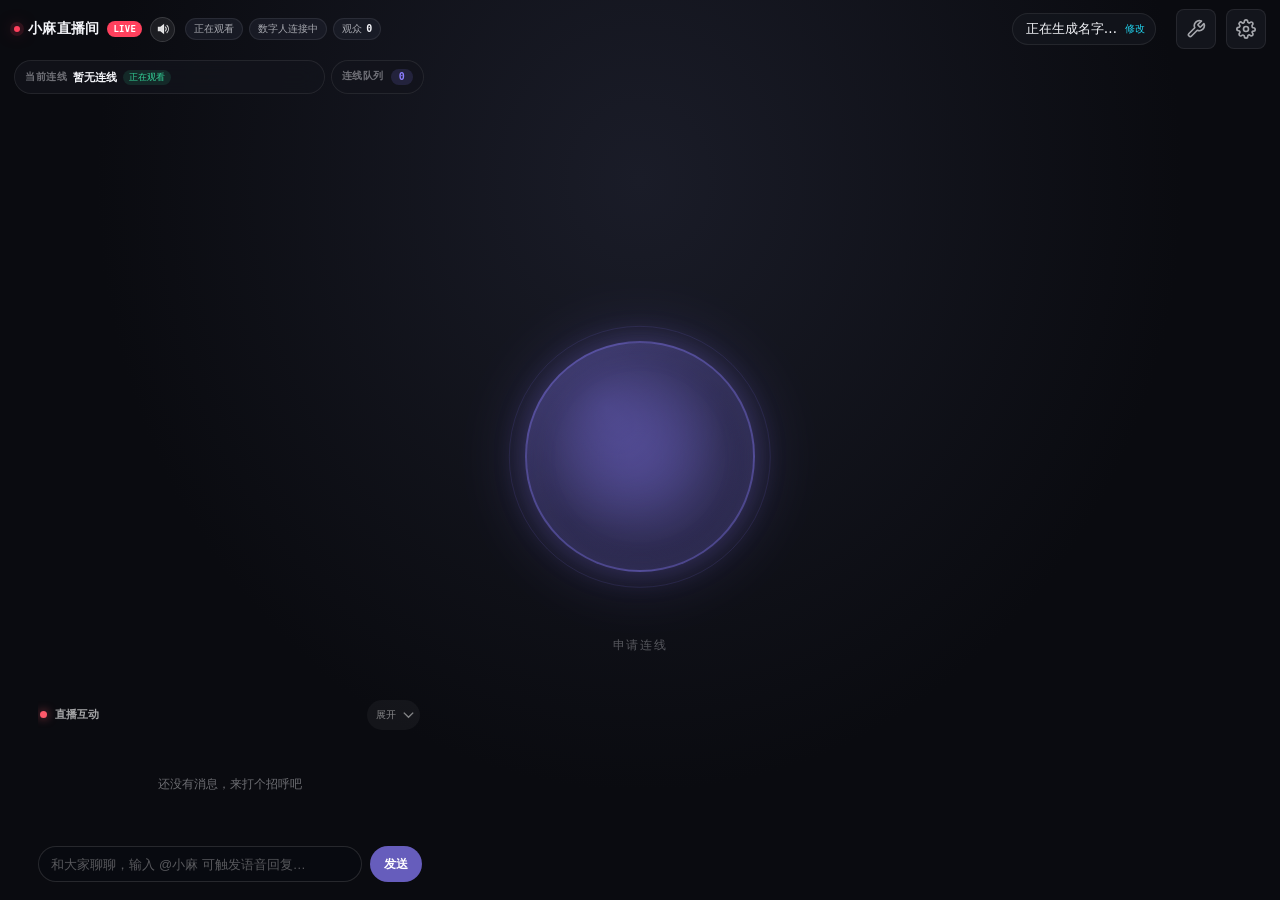
==== apps/web/index.html @ ff5c3ea1 "refactor: move the live room app to apps/web The Hugging Face Space leftover path hid the actual fro" ====
<!doctype html>
<html lang="zh-CN">
  <head>
    <meta charset="UTF-8" />
    <meta name="viewport" content="width=device-width, initial-scale=1.0, viewport-fit=cover" />
    <title>小麻直播间</title>
    <link rel="icon" href="data:image/svg+xml,<svg xmlns='http://www.w3.org/2000/svg' viewBox='0 0 32 32'><circle cx='16' cy='16' r='14' fill='%2378d99a'/><circle cx='11' cy='14' r='2' fill='%230b0d12'/><circle cx='21' cy='14' r='2' fill='%230b0d12'/><path d='M10 21c4 3 8 3 12 0' fill='none' stroke='%230b0d12' stroke-width='2' stroke-linecap='round'/></svg>" />
    <link rel="stylesheet" href="style.css?v=20260828a" />
  </head>
  <!--
    `booting` disables transitions/animations until the first paint commits.
    Without this the orb visibly fades/scales in on the very first frame
    because `state-idle` and the generic `.ind` defaults differ. The
    bootstrap script at the end of main.js strips the class after one rAF.
  -->
  <body class="booting">
    <div id="app">
      <header class="topbar">
        <div class="room-heading">
          <div class="room-title">
            <span class="room-live-dot"></span><strong>小麻直播间</strong><span class="room-live-label">LIVE</span>
            <button id="background-music-toggle" class="background-music-toggle" type="button" aria-pressed="true" aria-label="关闭背景音乐" title="关闭我的背景音乐">
              <svg class="music-on" viewBox="0 0 24 24" aria-hidden="true"><path d="M4 9v6h4l5 4V5L8 9H4z"/><path d="M16 8.5a5 5 0 0 1 0 7M18.8 5.8a9 9 0 0 1 0 12.4" fill="none"/></svg>
              <svg class="music-off" viewBox="0 0 24 24" aria-hidden="true"><path d="M4 9v6h4l5 4V5L8 9H4z"/><path d="m16 9 5 5m0-5-5 5" fill="none"/></svg>
            </button>
          </div>
          <div class="connection-summary" aria-live="polite">
            <span id="conversation-state" class="connection-chip" data-state="idle">正在观看</span>
            <span id="avatar-connection-state" class="connection-chip" data-state="connecting">数字人连接中</span>
            <button id="room-viewers-btn" class="connection-chip room-viewers" type="button" aria-expanded="false" aria-controls="room-viewers-popover">观众 <b id="room-viewer-count">0</b></button>
          </div>
        </div>
        <div class="topbar-right">
          <button id="room-name-btn" class="room-name-button" type="button" title="修改我的名字">
            <span id="room-my-name">正在生成名字…</span><small>修改</small>
          </button>
          <!-- HF login chip / sign-in pill. Populated by ui/account.js; only
               shown when the deploy runs behind a load balancer with OAuth. -->
          <div id="account" class="account" hidden></div>
          <button id="tools-btn" class="icon-btn" title="Tools" aria-label="Tools">
            <svg width="18" height="18" viewBox="0 0 24 24" fill="none" stroke="currentColor" stroke-width="2" stroke-linecap="round" stroke-linejoin="round"><path d="M14.7 6.3a1 1 0 0 0 0 1.4l1.6 1.6a1 1 0 0 0 1.4 0l3.77-3.77a6 6 0 0 1-7.94 7.94l-6.91 6.91a2.12 2.12 0 0 1-3-3l6.91-6.91a6 6 0 0 1 7.94-7.94l-3.76 3.76z"/></svg>
          </button>
          <button id="chat-btn" class="icon-btn" title="Conversation history" aria-label="Conversation history">
            <svg width="18" height="18" viewBox="0 0 24 24" fill="none" stroke="currentColor" stroke-width="2" stroke-linecap="round" stroke-linejoin="round"><path d="M21 15a2 2 0 0 1-2 2H7l-4 4V5a2 2 0 0 1 2-2h14a2 2 0 0 1 2 2z"/></svg>
            <span id="chat-badge" class="chat-badge" aria-hidden="true"></span>
          </button>
          <button id="settings-btn" class="icon-btn" title="Settings" aria-label="Settings">
            <svg width="18" height="18" viewBox="0 0 24 24" fill="none" stroke="currentColor" stroke-width="2" stroke-linecap="round" stroke-linejoin="round"><circle cx="12" cy="12" r="3"/><path d="M19.4 15a1.65 1.65 0 0 0 .33 1.82l.06.06a2 2 0 1 1-2.83 2.83l-.06-.06a1.65 1.65 0 0 0-1.82-.33 1.65 1.65 0 0 0-1 1.51V21a2 2 0 1 1-4 0v-.09A1.65 1.65 0 0 0 9 19.4a1.65 1.65 0 0 0-1.82.33l-.06.06a2 2 0 1 1-2.83-2.83l.06-.06a1.65 1.65 0 0 0 .33-1.82 1.65 1.65 0 0 0-1.51-1H3a2 2 0 1 1 0-4h.09A1.65 1.65 0 0 0 4.6 9a1.65 1.65 0 0 0-.33-1.82l-.06-.06a2 2 0 1 1 2.83-2.83l.06.06a1.65 1.65 0 0 0 1.82.33H9a1.65 1.65 0 0 0 1-1.51V3a2 2 0 1 1 4 0v.09a1.65 1.65 0 0 0 1 1.51 1.65 1.65 0 0 0 1.82-.33l.06-.06a2 2 0 1 1 2.83 2.83l-.06.06a1.65 1.65 0 0 0-.33 1.82V9c0 .66.39 1.25 1 1.51H21a2 2 0 1 1 0 4h-.09a1.65 1.65 0 0 0-1.51 1z"/></svg>
          </button>
        </div>
      </header>

      <main class="stage">
        <div class="orb-wrap">
          <div id="mic-gate" class="mic-gate">
            <svg id="mic-gate-arc" class="mic-gate-arc" viewBox="0 0 100 100" aria-hidden="true">
              <path id="mga-track" class="mga-track" fill="none" />
              <path id="mga-fill" class="mga-fill" fill="none" />
              <path id="mga-hit" class="mga-hit" fill="none" />
              <circle id="mga-handle" class="mga-handle" r="3" />
            </svg>
            <button id="mic-btn" class="side-btn" type="button" aria-label="Mute" title="Mute" aria-hidden="true">
              <svg class="mic-on" viewBox="0 0 24 24" fill="none" stroke="currentColor" stroke-width="1.8" stroke-linecap="round" stroke-linejoin="round"><rect x="9" y="2" width="6" height="12" rx="3"/><path d="M5 10a7 7 0 0 0 14 0"/><line x1="12" y1="19" x2="12" y2="22"/></svg>
              <svg class="mic-off" viewBox="0 0 24 24" fill="none" stroke="currentColor" stroke-width="1.8" stroke-linecap="round" stroke-linejoin="round"><line x1="2" y1="2" x2="22" y2="22"/><path d="M9 5a3 3 0 0 1 6 0v4"/><path d="M9 10v1a3 3 0 0 0 5.1 2.1"/><path d="M19 10a7 7 0 0 1-1.24 3.97"/><path d="M5 10a7 7 0 0 0 11 5.67"/><line x1="12" y1="19" x2="12" y2="22"/></svg>
            </button>
          </div>

          <button
            id="main-circle"
            class="circle state-idle"
            type="button"
            aria-label="Start voice conversation"
          >
            <span class="circle-glow" aria-hidden="true"></span>
            <span class="circle-ring" aria-hidden="true"></span>
            <span class="circle-ring-outer" aria-hidden="true"></span>
            <span class="circle-core">
              <span class="circle-indicator" aria-hidden="true">
                <svg class="ind ind-mic" viewBox="0 0 24 24" fill="none" stroke="currentColor" stroke-width="1.6" stroke-linecap="round" stroke-linejoin="round" aria-hidden="true">
                  <rect x="9" y="2" width="6" height="12" rx="3" fill="currentColor" stroke="none"/>
                  <path d="M5 10a7 7 0 0 0 14 0"/>
                  <line x1="12" y1="19" x2="12" y2="22"/>
                  <line x1="8" y1="22" x2="16" y2="22"/>
                </svg>
                <svg class="ind ind-error" viewBox="0 0 24 24" fill="none" stroke="currentColor" stroke-width="2" stroke-linecap="round" stroke-linejoin="round"><circle cx="12" cy="12" r="9"/><line x1="12" y1="8" x2="12" y2="13"/><line x1="12" y1="16" x2="12" y2="16"/></svg>
                <span class="ind ind-spinner"></span>
                <span class="ind ind-thinking">
                  <span class="dot"></span>
                  <span class="dot"></span>
                  <span class="dot"></span>
                </span>
                <span class="ind ind-bars">
                  <span class="bar"></span>
                  <span class="bar"></span>
                  <span class="bar"></span>
                  <span class="bar"></span>
                  <span class="bar"></span>
                </span>
                <svg class="ind ind-voice" viewBox="0 0 24 24" fill="none" stroke="currentColor" stroke-width="1.8" stroke-linecap="round" stroke-linejoin="round" aria-hidden="true">
                  <path d="M3 10v4a1 1 0 0 0 1 1h3l5 4V5L7 9H4a1 1 0 0 0-1 1z" fill="currentColor" stroke="none"/>
                  <path class="wave wave-1" d="M16 8a5 5 0 0 1 0 8"/>
                  <path class="wave wave-2" d="M19 5a9 9 0 0 1 0 14"/>
                </svg>
              </span>
            </span>
          </button>

          <button id="stop-btn" class="side-btn" type="button" aria-label="下线" title="下线" aria-hidden="true">
            <svg viewBox="0 0 24 24" fill="currentColor"><rect x="6" y="6" width="12" height="12" rx="2"/></svg>
          </button>
        </div>

        <p id="circle-caption" class="circle-caption" role="status">申请连线</p>
        <p id="circle-subcaption" class="circle-subcaption" hidden></p>

        <div id="queue-actions" class="queue-actions" hidden>
          <button id="join-queue-btn" class="join-queue-btn" type="button" hidden>
            立即连线
          </button>
          <button id="leave-queue-btn" class="leave-queue-btn" type="button" hidden>
            退出排队
          </button>
        </div>
      </main>

      <aside class="room-panel" aria-label="直播间状态">
        <section class="room-panel-section room-now">
          <div class="room-panel-label">当前连线</div>
          <strong id="room-active-caller">暂无连线</strong>
          <span id="room-my-status" class="room-my-status">正在观看</span>
        </section>
        <section class="room-panel-section">
          <div class="room-panel-head"><span>连线队列</span><b id="room-queue-count">0</b></div>
          <ol id="room-queue-list" class="room-queue-list"><li class="room-queue-empty">当前无人排队</li></ol>
        </section>
        <section class="room-panel-section room-identity">
          <div class="room-panel-label">系统分配身份</div>
          <span id="room-generated-names">生成中…</span>
        </section>
      </aside>

    </div>

    <dialog id="room-name-dialog" class="modal room-name-dialog">
      <form id="room-name-form" class="modal-content" method="dialog">
        <header class="modal-header"><h2>修改直播间名字</h2></header>
        <label class="field"><span>显示名称</span><input id="room-name-input" maxlength="24" autocomplete="nickname" required /></label>
        <p id="room-name-error" class="room-name-error" role="alert"></p>
        <footer class="modal-footer">
          <button class="btn" value="cancel" type="submit">取消</button>
          <button class="btn primary" value="save" type="submit">保存</button>
        </footer>
      </form>
    </dialog>

    <dialog id="admin-unlock-modal" class="modal admin-unlock-modal">
      <form id="admin-unlock-form" class="modal-content" method="dialog">
        <header class="modal-header"><h2>管理设置验证</h2></header>
        <p class="admin-unlock-hint">请输入管理密码后才能打开工具或系统设置。</p>
        <label class="field">
          <span>管理密码</span>
          <input id="admin-password" type="password" inputmode="numeric" autocomplete="current-password" required />
        </label>
        <p id="admin-unlock-error" class="admin-unlock-error" role="alert"></p>
        <footer class="modal-footer">
          <button id="admin-unlock-cancel" class="btn" type="button">取消</button>
          <button class="btn primary" type="submit" value="unlock">验证并打开</button>
        </footer>
      </form>
    </dialog>

    <section id="room-viewers-popover" class="room-viewers-popover" role="dialog" aria-label="在线观众" hidden>
      <header>
        <div><strong>在线观众</strong><small id="room-viewers-summary">0 人在线</small></div>
        <button id="room-viewers-close" type="button" aria-label="关闭在线观众名单">×</button>
      </header>
      <ul id="room-viewers-list" class="room-viewers-list" aria-live="polite"></ul>
      <p id="room-viewers-empty" class="room-viewers-empty">暂时没有其他观众</p>
    </section>

    <!-- Ephemeral chat bubbles anchored to the top-right -->
    <div id="bubble-stack" class="bubble-stack" aria-live="polite" aria-atomic="false"></div>

    <!-- Shared room chat: voice transcripts and viewer text use the same feed. -->
    <section id="room-live-chat" class="room-live-chat is-collapsed" aria-label="直播间聊天">
      <header class="room-live-chat-head">
        <span><i aria-hidden="true"></i>直播互动</span>
        <button id="room-chat-toggle" class="room-chat-toggle" type="button" aria-expanded="false" aria-controls="room-live-transcript room-chat-form">
          <span id="room-chat-toggle-label">展开</span>
          <svg viewBox="0 0 16 16" aria-hidden="true"><path d="m3 6 5 5 5-5" /></svg>
        </button>
      </header>
      <div id="room-live-transcript" class="room-live-transcript" role="log" aria-live="polite" aria-relevant="additions text">
        <p id="room-chat-empty" class="room-chat-empty">还没有消息，来打个招呼吧</p>
      </div>
      <form id="room-chat-form" class="room-chat-form">
        <div class="room-chat-input-shell">
          <input id="room-chat-input" type="text" maxlength="200" autocomplete="off"
            placeholder="和大家聊聊，输入 @小麻 可触发语音回复…" aria-label="发送直播间消息"
            role="combobox" aria-autocomplete="list" aria-haspopup="listbox"
            aria-controls="room-mention-menu" aria-expanded="false" />
          <div id="room-mention-menu" class="room-mention-menu" role="listbox" aria-label="可提及的数字人" hidden>
            <button id="room-mention-xiaoma" class="room-mention-option" type="button" role="option" aria-selected="false">
              <span class="room-mention-avatar" aria-hidden="true">小</span>
              <span><strong>小麻</strong><small>触发数字人语音回复</small></span>
            </button>
          </div>
        </div>
        <button id="room-chat-send" type="submit">发送</button>
      </form>
      <p id="room-chat-error" class="room-chat-error" role="alert"></p>
    </section>

    <!-- Webcam self-view, shown bottom-left while the camera tool is enabled -->
    <div id="cam-pip" class="cam-pip" aria-hidden="true">
      <video id="cam-video" class="cam-video" autoplay playsinline muted></video>
      <span class="cam-flash" aria-hidden="true"></span>
      <span class="cam-label">camera</span>
    </div>

    <!-- Conversation history panel (overlay) -->
    <div id="chat-panel" class="chat-panel">
      <div id="chat-panel-backdrop" class="chat-panel-backdrop"></div>
      <div class="chat-panel-inner">
        <header class="chat-panel-header">
          <h3>实时对话</h3>
          <button id="chat-panel-close" class="icon-btn" aria-label="Close">
            <svg width="16" height="16" viewBox="0 0 24 24" fill="none" stroke="currentColor" stroke-width="2" stroke-linecap="round" stroke-linejoin="round"><line x1="18" y1="6" x2="6" y2="18"/><line x1="6" y1="6" x2="18" y2="18"/></svg>
          </button>
        </header>
        <div id="chat-history" class="chat-history"></div>
      </div>
    </div>

    <dialog id="settings-modal" class="modal">
      <form method="dialog" class="modal-content" id="settings-form">
        <header class="modal-header">
          <h2>Settings</h2>
          <button id="settings-close" class="icon-btn" type="button" aria-label="关闭设置">
            <svg width="16" height="16" viewBox="0 0 24 24" fill="none" stroke="currentColor" stroke-width="2" stroke-linecap="round" stroke-linejoin="round"><line x1="18" y1="6" x2="6" y2="18"/><line x1="6" y1="6" x2="18" y2="18"/></svg>
          </button>
        </header>

        <div class="settings-tabs" role="tablist" aria-label="设置分类">
          <button type="button" class="settings-tab active" role="tab" aria-selected="true" aria-controls="settings-basic-panel" data-settings-tab="basic">基础设置</button>
          <button type="button" class="settings-tab" role="tab" aria-selected="false" aria-controls="settings-motion-panel" data-settings-tab="motion">动作设置</button>
        </div>

        <div class="tab-panels">
          <section id="settings-basic-panel" class="tab-panel active" role="tabpanel" data-settings-panel="basic">
            <div class="field avatar-tune">
              <span>数字人形象</span>
              <div id="avatar-picker" class="avatar-picker" aria-label="可切换的数字人形象"></div>
              <div class="profile-actions">
                <button id="avatar-profile-activate" type="button" class="btn primary">重新应用当前角色</button>
                <span id="avatar-profile-status" class="profile-status" aria-live="polite"></span>
              </div>
              <small>点击形象卡片会切换整套角色配置；画面、动作与音色调整都会自动保存。对话中切换会在本轮完整播放后生效。</small>
              <span>数字人画面</span>
              <label class="avatar-slider">
                <span>人像大小 <output id="avatar-size-value">100%</output></span>
                <input id="avatar-size" type="range" min="70" max="135" step="1" value="100" />
              </label>
              <label class="avatar-slider">
                <span>水平位置 <output id="avatar-position-value">4% 向右</output></span>
                <input id="avatar-position" type="range" min="-20" max="20" step="1" value="4" />
              </label>
              <label class="avatar-slider">
                <span>垂直位置 <output id="avatar-vertical-value">居中</output></span>
                <input id="avatar-vertical" type="range" min="-20" max="20" step="1" value="0" />
              </label>
              <label class="avatar-slider">
                <span>左侧阴影 <output id="avatar-fade-value">42%</output></span>
                <input id="avatar-fade" type="range" min="0" max="70" step="1" value="42" />
              </label>
              <button id="avatar-view-reset" type="button" class="btn avatar-view-reset">恢复默认画面</button>
              <small>拖动时即时预览，停止调整后自动保存并同步给所有观众。</small>
            </div>

            <div class="field avatar-transport-setting">
              <span>数字人播放模式</span>
              <div class="avatar-transport-options" role="radiogroup" aria-label="数字人播放模式">
                <button type="button" role="radio" aria-checked="false" data-avatar-transport="webrtc">
                  <strong>WebRTC</strong><small>低延迟，适合实时连线</small>
                </button>
                <button type="button" role="radio" aria-checked="false" data-avatar-transport="http-flv">
                  <strong>HTTP-FLV</strong><small>缓冲更深，优先保证流畅完整</small>
                </button>
              </div>
              <small id="avatar-transport-status" class="avatar-transport-status" aria-live="polite">正在读取当前播放模式…</small>
              <small>这是直播间全局设置；管理员修改后会立即同步所有在线观众，并对新访客保持生效。</small>
            </div>

            <label class="field" id="conn-field">
              <span id="conn-label">Speech-to-speech server URL</span>
              <input id="lb-url" type="text" autocomplete="off" spellcheck="false" placeholder="http://localhost:port" />
              <small id="conn-hint">
                URL of your speech-to-speech server, e.g.
                <code>http://localhost:8080</code> (the app adds <code>/v1/realtime</code>).
              </small>
            </label>

            <div class="field voice-profile-card">
              <span>角色音色</span>
              <input id="voice" type="hidden" value="active_profile" />
              <div class="voice-profile-summary">
                <div><strong id="profile-voice-name">正在读取…</strong><small id="profile-voice-meta">参考音频克隆</small></div>
                <div class="voice-inline-actions">
                  <button id="profile-voice-play" type="button" class="btn">播放原音</button>
                  <button id="voice-manager-open" type="button" class="btn">音色管理</button>
                </div>
              </div>
              <small id="voice-hint">Qwen3-TTS 使用当前角色绑定的参考音频和准确文本克隆音色。</small>
            </div>

            <label class="field">
              <span>Microphone</span>
              <select id="audio-input">
                <option value="">System default</option>
              </select>
              <small>Applies on the next conversation (or Restart).</small>
            </label>

            <label class="field" id="audio-output-field">
              <span>Speakers</span>
              <select id="audio-output">
                <option value="">System default</option>
              </select>
              <small id="audio-output-hint">
                Where assistant audio plays. Chrome/Edge support switching outputs.
              </small>
            </label>

            <div class="tool-row barge-in-setting">
              <div class="tool-info">
                <span class="tool-name">允许语音打断</span>
                <span class="tool-desc">关闭时优先完整播放数字人的整段回复；开启后可直接说话打断。</span>
              </div>
              <label class="switch">
                <input id="barge-in" type="checkbox" aria-label="允许语音打断" />
                <span class="switch-track" aria-hidden="true"></span>
              </label>
            </div>

            <div class="field">
              <span class="field-head">
                Noise gate
                <span id="gate-value" class="field-value">Off</span>
              </span>
              <div class="gate">
                <div class="gate-track" aria-hidden="true">
                  <div id="gate-meter-fill" class="gate-meter-fill"></div>
                  <input
                    id="noise-gate"
                    type="range"
                    min="-66"
                    max="-3"
                    step="1"
                    value="-66"
                    aria-label="Noise gate threshold"
                  />
                </div>
                <div class="gate-ends">
                  <span>Off</span>
                  <span>−3 dB</span>
                </div>
              </div>
              <small>
                Mutes the mic below the handle so room noise isn't sent. Slide fully
                left to turn it off; the bar shows your live input while in a call.
              </small>
            </div>

            <label class="field">
              <span>角色个性提示词</span>
              <textarea id="instructions" rows="7" maxlength="12000" placeholder="填写这个形象的身份、性格、语气和互动方式…"></textarea>
              <small>与当前形象独立绑定并自动保存。语音连线、公屏回复和主动播报都会使用这套人设；系统不会主动自称数字人或 AI。</small>
            </label>

            <div class="field">
              <button id="restart-conversation" type="button" class="btn primary wide" disabled>
                Restart conversation with these settings
              </button>
              <small id="restart-hint">Connect first, then come back here to apply live changes.</small>
            </div>
          </section>

          <section id="settings-motion-panel" class="tab-panel motion-panel" role="tabpanel" data-settings-panel="motion" hidden>
            <p class="motion-intro">只提供 AVTR-1 当前真正生效的参数；调整后自动保存并对整个直播间生效。幅度显示的是模型实际接受的范围，不会再被后台静默截断。</p>
            <div class="motion-section">
              <div class="motion-section-head">
                <div><h3>氛围待机状态</h3><p>无人说话时的自然眨眼和左右摆头。上下点头默认很低，设为 0 可完全关闭。</p></div>
                <label class="switch"><input type="checkbox" data-motion="idle_motion_enabled" aria-label="启用待机摆头" /><span class="switch-track" aria-hidden="true"></span></label>
              </div>
              <div class="motion-grid">
                <label class="motion-control"><span>摆头总幅度 <output data-motion-output="idle_head_amplitude_degrees"></output></span><input type="range" min="0" max="0.8" step="0.05" data-motion="idle_head_amplitude_degrees" /><small>真实上限 0.8°；主要由左右比例分配。</small></label>
                <label class="motion-control"><span>摆头周期 <output data-motion-output="idle_head_cycle_seconds"></output></span><input type="range" min="2.5" max="12" step="0.1" data-motion="idle_head_cycle_seconds" /><small>越小越灵动，越大越舒缓。</small></label>
                <label class="motion-control"><span>左右摆头比例 <output data-motion-output="idle_yaw_ratio"></output></span><input type="range" min="-1" max="1" step="0.05" data-motion="idle_yaw_ratio" /><small>绝对值越大左右摆动越明显。</small></label>
                <label class="motion-control"><span>上下点头比例 <output data-motion-output="idle_pitch_ratio"></output></span><input type="range" min="-1" max="1" step="0.02" data-motion="idle_pitch_ratio" /><small>建议 0～0.15；0 表示不做上下浮动。</small></label>
                <label class="motion-control"><span>轻微侧倾比例 <output data-motion-output="idle_roll_ratio"></output></span><input type="range" min="-1" max="1" step="0.02" data-motion="idle_roll_ratio" /><small>少量可减弱机械感，过大会显得摇晃。</small></label>
                <label class="motion-control"><span>随机微动强度 <output data-motion-output="idle_noise_alpha"></output></span><input type="range" min="0" max="4" step="0.1" data-motion="idle_noise_alpha" /><small>模型内部随机动作强度，不是位移。</small></label>
              </div>
              <div class="motion-subhead"><span>自然眨眼</span><label class="switch"><input type="checkbox" data-motion="blink_enabled" aria-label="启用自然眨眼" /><span class="switch-track" aria-hidden="true"></span></label></div>
              <div class="motion-grid">
                <label class="motion-control"><span>最短间隔 <output data-motion-output="idle_blink_min_seconds"></output></span><input type="range" min="1.5" max="12" step="0.1" data-motion="idle_blink_min_seconds" /></label>
                <label class="motion-control"><span>最长间隔 <output data-motion-output="idle_blink_max_seconds"></output></span><input type="range" min="1.5" max="15" step="0.1" data-motion="idle_blink_max_seconds" /></label>
                <label class="motion-control"><span>闭眼力度 <output data-motion-output="idle_blink_strength"></output></span><input type="range" min="0" max="1.5" step="0.02" data-motion="idle_blink_strength" /></label>
                <label class="motion-control"><span>半眨眼概率 <output data-motion-output="idle_blink_partial_probability"></output></span><input type="range" min="0" max="0.4" step="0.01" data-motion="idle_blink_partial_probability" /></label>
                <label class="motion-control"><span>连续眨眼概率 <output data-motion-output="idle_blink_double_probability"></output></span><input type="range" min="0" max="0.35" step="0.01" data-motion="idle_blink_double_probability" /></label>
              </div>
              <div class="motion-subhead"><span>随机可爱微表演</span><label class="switch"><input type="checkbox" data-motion="idle_expression_enabled" aria-label="启用待机随机表情" /><span class="switch-track" aria-hidden="true"></span></label></div>
              <p class="motion-intro">安静时随机组合思考、嘟嘴、鼓腮、眨眼、得意和轻笑；每组会在脸上多停一会儿。用户或数字人一开口就柔和退出，不抢占对话表情。</p>
              <div class="motion-grid">
                <label class="motion-control"><span>最短出现间隔 <output data-motion-output="idle_expression_min_seconds"></output></span><input type="range" min="3" max="60" step="1" data-motion="idle_expression_min_seconds" /><small>从上一组表演结束后开始计算。</small></label>
                <label class="motion-control"><span>最长出现间隔 <output data-motion-output="idle_expression_max_seconds"></output></span><input type="range" min="5" max="90" step="1" data-motion="idle_expression_max_seconds" /><small>实际时间使用非均匀随机分布，不会像定时器。</small></label>
                <label class="motion-control"><span>表情整体强度 <output data-motion-output="idle_expression_intensity"></output></span><input type="range" min="0.2" max="0.9" step="0.02" data-motion="idle_expression_intensity" /><small>建议 0.5～0.7；过高会显得用力。</small></label>
              </div>
              <details class="motion-advanced">
                <summary>待机高级参数</summary>
                <div class="motion-grid">
                  <label class="motion-control"><span>慢漂移周期 <output data-motion-output="idle_drift_cycle_seconds"></output></span><input type="range" min="4" max="16" step="0.1" data-motion="idle_drift_cycle_seconds" /></label>
                  <label class="motion-control"><span>慢漂移混合 <output data-motion-output="idle_drift_mix"></output></span><input type="range" min="0" max="0.5" step="0.01" data-motion="idle_drift_mix" /></label>
                  <label class="motion-control"><span>随机动作范围 <output data-motion-output="idle_noise_trunc_z"></output></span><input type="range" min="0" max="2" step="0.05" data-motion="idle_noise_trunc_z" /></label>
                </div>
              </details>
            </div>

            <div class="motion-section">
              <div class="motion-section-head"><div><h3>说话与聆听状态</h3><p>控制语音驱动的嘴部/头部响应、说话时眨眼，以及停顿后的动作保持。</p></div></div>
              <div class="motion-grid">
                <label class="motion-control"><span>说话动作响应 <output data-motion-output="speaking_motion_strength"></output></span><input type="range" min="0" max="5" step="0.1" data-motion="speaking_motion_strength" /><small>声音驱动自身动作的 CFG 强度。</small></label>
                <label class="motion-control"><span>聆听动作响应 <output data-motion-output="listening_motion_strength"></output></span><input type="range" min="0" max="5" step="0.1" data-motion="listening_motion_strength" /><small>连线用户讲话时的反应强度。</small></label>
                <label class="motion-control"><span>说话眨眼频率 <output data-motion-output="speaking_blink_interval_scale"></output></span><input type="range" min="0.35" max="1.2" step="0.01" data-motion="speaking_blink_interval_scale" /><small>是待机间隔的倍率；越小眨得越频繁。</small></label>
                <label class="motion-control"><span>说话眨眼力度 <output data-motion-output="speaking_blink_strength"></output></span><input type="range" min="0" max="1.5" step="0.02" data-motion="speaking_blink_strength" /></label>
                <label class="motion-control"><span>动作保持时间 <output data-motion-output="speaking_motion_hold_seconds"></output></span><input type="range" min="0" max="3" step="0.1" data-motion="speaking_motion_hold_seconds" /><small>短暂停顿时不立即切回待机，减少跳变。</small></label>
              </div>
              <details class="motion-advanced">
                <summary>说话高级参数</summary>
                <div class="motion-grid">
                  <label class="motion-control"><span>随机动作强度 <output data-motion-output="speaking_noise_alpha"></output></span><input type="range" min="0" max="4" step="0.1" data-motion="speaking_noise_alpha" /></label>
                  <label class="motion-control"><span>随机动作范围 <output data-motion-output="speaking_noise_trunc_z"></output></span><input type="range" min="0" max="2" step="0.05" data-motion="speaking_noise_trunc_z" /></label>
                </div>
              </details>
            </div>
            <p id="motion-save-status" class="motion-save-status" aria-live="polite"></p>
          </section>
        </div>

        <footer class="modal-footer">
          <span id="settings-auto-save-status" class="settings-auto-save-status" aria-live="polite">调整后自动保存</span>
          <button id="settings-done" type="button" class="btn primary">完成</button>
        </footer>
      </form>
    </dialog>

    <dialog id="voice-manager-modal" class="modal voice-manager-modal">
      <div class="modal-content voice-manager-card">
        <header class="modal-header"><div><h2>音色管理</h2><p>上传 48 kHz（或 44.1 kHz）清晰人声 WAV/MP3，3～15 秒，并填写录音里逐字一致的参考文本。采样率越高，克隆越透亮。</p></div><button id="voice-manager-close" class="icon-btn" type="button" aria-label="关闭">×</button></header>
        <div class="voice-create-grid">
          <label class="field"><span>音色名称</span><input id="voice-upload-name" maxlength="48" placeholder="例如：小雅温柔音色" /></label>
          <label class="field"><span>准确参考文本</span><textarea id="voice-upload-text" rows="3" maxlength="1000" placeholder="请逐字填写录音里说出的内容，确认后音色才能绑定"></textarea></label>
          <label class="voice-file-pick btn"><input id="voice-upload-file" type="file" accept="audio/wav,audio/mpeg,audio/mp4,audio/webm,audio/ogg" hidden />选择音频</label>
          <button id="voice-record" type="button" class="btn"><span>开始录音</span><output id="voice-record-time">00:00</output></button>
          <meter id="voice-record-level" min="0" max="1" value="0" aria-label="录音音量"></meter>
          <button id="voice-upload-submit" type="button" class="btn primary">保存新音色</button>
          <p id="voice-upload-status" class="profile-status" aria-live="polite"></p>
        </div>
        <div class="voice-preview-row"><input id="voice-preview-text" maxlength="120" value="你好呀，很高兴在直播间见到你，今天想聊些什么呢？" /><small>合成试听仅管理员可听，直播交互会优先占用模型。</small></div>
        <div id="voice-library" class="voice-library"></div>
      </div>
    </dialog>

    <dialog id="tools-modal" class="modal">
      <div class="modal-content">
        <header class="modal-header">
          <h2>Tools</h2>
          <button id="tools-close" class="icon-btn" aria-label="Close">
            <svg width="16" height="16" viewBox="0 0 24 24" fill="none" stroke="currentColor" stroke-width="2" stroke-linecap="round" stroke-linejoin="round"><line x1="18" y1="6" x2="6" y2="18"/><line x1="6" y1="6" x2="18" y2="18"/></svg>
          </button>
        </header>

        <p class="tools-intro">Let the assistant act during the conversation. Changes apply live.</p>

        <div class="tool-list">
          <div class="tool-row mcp-tool-row">
            <div class="tool-info">
              <span class="tool-name">实时资讯 MCP</span>
              <span id="mcp-tool-status" class="tool-desc">正在连接 CoinGecko、Exa、GDELT…</span>
            </div>
            <span class="mcp-managed-badge">服务端</span>
          </div>

          <div class="tool-row" id="tool-web-row">
            <div class="tool-info">
              <span class="tool-name">Web search</span>
              <span class="tool-desc">Look things up on Google, via Serper.</span>
            </div>
            <label class="switch">
              <input id="tool-web" type="checkbox" />
              <span class="switch-track" aria-hidden="true"></span>
            </label>
          </div>
          <label class="field tools-key">
            <span>Search API key</span>
            <input id="search-key" type="password" autocomplete="off" spellcheck="false" />
            <small id="tool-web-hint"></small>
          </label>

          <div class="tool-row tool-row-sep" id="tool-cam-row">
            <div class="tool-info">
              <span class="tool-name">Camera</span>
              <span class="tool-desc">Let the assistant see through your webcam.</span>
            </div>
            <label class="switch">
              <input id="tool-cam" type="checkbox" />
              <span class="switch-track" aria-hidden="true"></span>
            </label>
          </div>
          <small id="tool-cam-hint" class="tool-hint">A live preview shows bottom-left while the camera is on.</small>
        </div>
      </div>
    </dialog>

    <dialog id="limit-modal" class="modal limit-modal">
      <div class="modal-content limit-card">
        <button id="limit-close" class="icon-btn limit-close" aria-label="Close">
          <svg width="16" height="16" viewBox="0 0 24 24" fill="none" stroke="currentColor" stroke-width="2" stroke-linecap="round" stroke-linejoin="round"><line x1="18" y1="6" x2="6" y2="18"/><line x1="6" y1="6" x2="18" y2="18"/></svg>
        </button>
        <div class="limit-badge" aria-hidden="true">!</div>
        <h2 id="limit-title" class="limit-title">That's a wrap for now</h2>
        <p id="limit-msg" class="limit-msg"></p>
        <a id="limit-cta" class="btn primary wide limit-cta" href="#"></a>
        <p id="limit-note" class="limit-note"></p>
      </div>
    </dialog>

    <script src="/vendor/mpegts.min.js"></script>
    <script src="/avatar-sync.js?v=20260828a"></script>
    <script type="module" src="room.js?v=20260825d"></script>
    <script type="module" src="main.js?v=20260901a"></script>
  </body>
</html>
---- apps/web/style.css ----
:root {
  --bg: #0a0b10;
  --bg-elev: #13151c;
  --bg-elev-2: #1b1e29;
  --border: rgba(255, 255, 255, 0.08);
  --border-strong: rgba(255, 255, 255, 0.16);
  --text: #f5f6fa;
  --text-dim: rgba(245, 246, 250, 0.65);
  --text-faint: rgba(245, 246, 250, 0.42);

  --accent: #8b7dff;
  --accent-2: #22d3ee;
  --listening: #22d3ee;
  --speaking: #8b7dff;
  --processing: #f59e0b;
  --error: #ff6a75;
  --success: #34d399;

  /* Mono is the "machine voice": reserved for system text the app emits —
   * the orb's status caption, tool calls, the transport tag. Body/UI stays
   * Inter. */
  --font-mono: "Geist Mono", ui-monospace, SFMono-Regular, "SF Mono", Menlo, monospace;

  /* Thesis: color belongs to the voice. The chrome is monochrome; saturated
   * hue appears only on the orb and on these tiny role echoes, which mirror
   * the orb's own state colors (you listening = cyan, assistant = violet,
   * tool = amber) so the transcript reads in the same color language. */
  --voice-user: var(--accent-2);
  --voice-assistant: var(--accent);
  --voice-tool: var(--processing);

  /* Smoothed mic RMS in [0..1], updated every frame from JS while a session
   * is active. Used by audio-reactive circle states. */
  --audio-level: 0;
  /* Five log-spaced frequency bands extracted from the mic analyser;
   * drive each bar's height independently for a real "spectrum" feel. */
  --bar0: 0;
  --bar1: 0;
  --bar2: 0;
  --bar3: 0;
  --bar4: 0;

  --radius-sm: 8px;
  --radius-md: 14px;
  --radius-lg: 22px;

  --shadow-soft: 0 10px 40px rgba(0, 0, 0, 0.35);

  color-scheme: dark;
}

* {
  box-sizing: border-box;
}

html,
body {
  margin: 0;
  padding: 0;
  height: 100%;
}

body {
  font-family: "Inter", system-ui, -apple-system, BlinkMacSystemFont, "Segoe UI", Roboto, sans-serif;
  background: radial-gradient(ellipse at 50% 20%, #1a1c28 0%, var(--bg) 60%);
  color: var(--text);
  min-height: 100vh;
  overflow-x: hidden;
  -webkit-font-smoothing: antialiased;
}

button {
  font-family: inherit;
}

a {
  color: var(--text);
  text-decoration: none;
  border-bottom: 1px solid var(--border-strong);
}
a:hover {
  border-bottom-color: var(--text);
}

#app {
  display: grid;
  grid-template-rows: auto 1fr auto;
  min-height: 100vh;
}

.hidden {
  display: none !important;
}

/* ─── Topbar ──────────────────────────────────────────────────────────── */

/* Topbar is just a floating row of controls over the stage - no
 * separator line, no background. Same story for the footer. Keeps the
 * app feeling like one continuous canvas. */
.topbar {
  display: flex;
  /* Top-align so the right control cluster sits up with the title instead of
   * floating to the vertical middle of the tall identity block. */
  align-items: flex-start;
  justify-content: space-between;
  padding: 18px 28px;
  /* Default stacking (below the conversation panel, z 200) so the panel drawer
   * covers the controls when it's open. */
}

/* The shared room feed replaces the upstream private-history drawer. */
#chat-btn { display: none !important; }

.brand {
  display: flex;
  align-items: center;
  gap: 10px;
  font-weight: 600;
  font-size: 14px;
  letter-spacing: 0.01em;
  color: var(--text-dim);
}

/* Transport tag rides the wordmark as a system label, not prose — mono,
 * dimmed, the only mono in the topbar. */
.brand-tag {
  font-family: var(--font-mono);
  font-weight: 500;
  font-size: 11px;
  letter-spacing: 0.02em;
  opacity: 0.55;
}

.brand .brand-logo {
  width: 26px;
  height: 26px;
  object-fit: contain;
  flex: none;
  filter: drop-shadow(0 1px 2px rgba(0, 0, 0, 0.45));
  transition: transform 0.2s ease;
}
.brand .brand-logo:hover {
  transform: translateY(-1px) rotate(-2deg);
}

/* Narrow viewports (typically the mobile shell iframe and phone-sized
   browser windows): the full product name pushes the topbar's right
   cluster off-screen. Keep the logo as the brand cue and drop the
   wordmark - the orb already gives enough context. */
@media (max-width: 600px) {
  /* The full identity stack is too tall for a phone topbar. Show only the
   * title + (i); the popup carries the blurb, credits and pipeline.
   * `.brand` prefix raises specificity so this beats the later base
   * `.ident-meta { display: flex }` rule regardless of source order. */
  .brand .ident-blurb,
  .brand .ident-meta {
    display: none;
  }
  .ident-title {
    font-size: 18px;
  }
  /* (i) moves into the right-hand control cluster on phones, leaving the
   * title alone on the left. */
  .brand .about-btn {
    display: none;
  }
  .about-btn-mobile {
    display: inline-flex;
  }
  /* Keep phone icons at the current compact size — the desktop bump above
   * shouldn't leak into the mobile topbar. */
  .topbar-right .icon-btn {
    width: 36px;
    height: 36px;
  }
  .topbar-right .icon-btn svg {
    width: 18px;
    height: 18px;
  }
  /* Keep the account control compact on phones: avatar-only chip, shorter pill. */
  .account-chip {
    height: 36px;
    padding: 0 6px;
  }
  .account-handle {
    display: none;
  }
  .signin-pill {
    height: 36px;
    padding: 0 12px;
  }
}

.topbar-right {
  display: flex;
  align-items: center;
  gap: 10px;
}

/* The HF user pill: compact avatar + handle. Rendered as a flex row so
 * the avatar stays aligned with the text baseline even when the text
 * wraps on narrow viewports. */
.hf-user {
  display: inline-flex;
  align-items: center;
  gap: 8px;
  font-size: 13px;
  color: var(--text-dim);
  padding: 4px 10px 4px 4px;
  border-radius: 999px;
  background: var(--bg-elev);
  border: 1px solid var(--border);
  line-height: 1;
}

.hf-avatar {
  width: 24px;
  height: 24px;
  border-radius: 50%;
  object-fit: cover;
  background: color-mix(in srgb, var(--accent) 25%, var(--bg-elev-2));
  /* Hidden until an actual URL loads (see `setHfAvatar` in main.ts).
   * Keeps the initial login flash from showing a broken image icon. */
  opacity: 0;
  transition: opacity 0.25s ease;
  flex: none;
}
.hf-avatar.loaded {
  opacity: 1;
}

.hf-user-name {
  white-space: nowrap;
}

/* ─── Transport pill ──────────────────────────────────────────────
 * Surface the actual network path WebRTC picked for the robot peer
 * connection (LAN, direct-through-NAT, or TURN-relayed). Lets the
 * user spot at a glance when audio is going through the internet
 * instead of staying on-prem.
 */
.transport-pill {
  display: inline-flex;
  align-items: center;
  gap: 6px;
  font-size: 12px;
  font-weight: 500;
  letter-spacing: 0.02em;
  padding: 5px 10px;
  border-radius: 999px;
  background: var(--bg-elev);
  border: 1px solid var(--border);
  color: var(--text-dim);
  user-select: none;
  transition: background 0.2s ease, border-color 0.2s ease, color 0.2s ease;
}

.transport-pill .transport-dot {
  width: 7px;
  height: 7px;
  border-radius: 50%;
  background: currentColor;
  box-shadow: 0 0 0 3px color-mix(in srgb, currentColor 25%, transparent);
  flex: none;
}

/* Bitrate readout sits after the kind label. Dimmer + monospace so the
 * kind (LAN / Direct / Relayed) stays the primary info and the numbers
 * don't wiggle the layout as digits change. */
.transport-pill .transport-bitrate {
  font-family: var(--font-mono);
  font-size: 11px;
  font-weight: 500;
  color: color-mix(in srgb, currentColor 75%, var(--text-dim));
  opacity: 0.85;
  padding-left: 6px;
  border-left: 1px solid color-mix(in srgb, currentColor 25%, transparent);
}
.transport-pill .transport-bitrate:empty {
  display: none;
}

.transport-pill.transport-checking {
  color: var(--text-dim);
}
.transport-pill.transport-checking .transport-dot {
  animation: transport-blink 1.2s ease-in-out infinite;
}

.transport-pill.transport-lan {
  color: #4ade80;
  border-color: color-mix(in srgb, #4ade80 35%, var(--border));
  background: color-mix(in srgb, #4ade80 10%, var(--bg-elev));
}

.transport-pill.transport-direct {
  color: #60a5fa;
  border-color: color-mix(in srgb, #60a5fa 35%, var(--border));
  background: color-mix(in srgb, #60a5fa 10%, var(--bg-elev));
}

.transport-pill.transport-relay {
  color: #fbbf24;
  border-color: color-mix(in srgb, #fbbf24 35%, var(--border));
  background: color-mix(in srgb, #fbbf24 10%, var(--bg-elev));
}

@keyframes transport-blink {
  0%, 100% { opacity: 1; }
  50% { opacity: 0.35; }
}

.icon-btn {
  background: var(--bg-elev);
  border: 1px solid var(--border);
  color: var(--text-dim);
  width: 36px;
  height: 36px;
  border-radius: var(--radius-sm);
  display: inline-flex;
  align-items: center;
  justify-content: center;
  cursor: pointer;
  touch-action: manipulation;
  transition: background 0.15s, color 0.15s, border-color 0.15s;
}
.icon-btn:hover {
  background: var(--bg-elev-2);
  color: var(--text);
  border-color: var(--border-strong);
}
/* Topbar control cluster reads a touch bigger on desktop. Phones keep the
 * compact 36px (reset in the mobile media query). */
.topbar-right .icon-btn {
  width: 40px;
  height: 40px;
}
.topbar-right .icon-btn svg {
  width: 20px;
  height: 20px;
}

/* ─── Account (HF login chip + sign-in pill + popover) ─────────────────────── */
.account {
  position: relative;
  display: inline-flex;
  align-items: center;
}
/* Signed-out: a compact pill that reads as the primary affordance. */
.signin-pill {
  display: inline-flex;
  align-items: center;
  gap: 7px;
  height: 40px;
  padding: 0 14px;
  border-radius: var(--radius-sm);
  border: 1px solid var(--border-strong);
  background: var(--bg-elev);
  color: var(--text);
  font-size: 13px;
  font-weight: 600;
  text-decoration: none;
  transition: background 0.15s, border-color 0.15s;
}
.signin-pill svg {
  width: 16px;
  height: 16px;
  flex: none;
}
.signin-pill:hover {
  background: var(--bg-elev-2);
  border-color: var(--text);
}
/* Narrow viewports: collapse the pill to an icon-only square. */
@media (max-width: 800px) {
  .signin-pill {
    gap: 0;
    width: 40px;
    padding: 0;
    justify-content: center;
  }
  .signin-pill span {
    display: none;
  }
}
/* Signed-in: avatar + handle chip. */
.account-chip {
  display: inline-flex;
  align-items: center;
  gap: 8px;
  height: 40px;
  padding: 0 10px 0 6px;
  border-radius: var(--radius-sm);
  border: 1px solid var(--border);
  background: var(--bg-elev);
  color: var(--text-dim);
  cursor: pointer;
  transition: background 0.15s, color 0.15s, border-color 0.15s;
}
.account-chip:hover {
  background: var(--bg-elev-2);
  color: var(--text);
  border-color: var(--border-strong);
}
.account-avatar {
  width: 26px;
  height: 26px;
  border-radius: 50%;
  object-fit: cover;
  flex: none;
}
.account-avatar-fallback {
  display: inline-flex;
  align-items: center;
  justify-content: center;
  background: var(--bg-elev-2);
  color: var(--text);
  font-size: 12px;
  font-weight: 700;
}
.account-handle {
  font-size: 13px;
  font-weight: 600;
  max-width: 12ch;
  overflow: hidden;
  text-overflow: ellipsis;
  white-space: nowrap;
}
.account-pro {
  font-size: 10px;
  font-weight: 700;
  letter-spacing: 0.04em;
  padding: 2px 5px;
  border-radius: 5px;
  background: var(--text);
  color: var(--bg);
}
/* Org "Team" badge: same pill as PRO, accent-coloured so it reads as
 * unlimited without claiming a paid PRO subscription. */
.account-team {
  background: var(--accent);
  color: var(--bg);
}
.account-pop {
  position: absolute;
  top: calc(100% + 8px);
  right: 0;
  min-width: 200px;
  padding: 6px;
  border-radius: var(--radius-md);
  border: 1px solid var(--border-strong);
  background: var(--bg-elev);
  box-shadow: var(--shadow-soft);
  z-index: 50;
}
.account-pop[hidden] {
  display: none;
}
.account-pop-row {
  padding: 8px 10px;
}
.account-pop-name {
  font-weight: 600;
  font-size: 13px;
}
.account-pop-meta {
  display: flex;
  align-items: center;
  justify-content: space-between;
  gap: 10px;
  padding-top: 0;
  font-size: 12px;
  color: var(--text-dim);
}
.account-tier {
  font-weight: 600;
  color: var(--text);
}
.account-pop-link {
  display: block;
  padding: 8px 10px;
  border-radius: var(--radius-sm);
  color: var(--text-dim);
  font-size: 13px;
  text-decoration: none;
  transition: background 0.15s, color 0.15s;
}
.account-pop-link:hover {
  background: var(--bg-elev-2);
  color: var(--text);
}
.account-signout {
  border-top: 1px solid var(--border);
  margin-top: 4px;
  padding-top: 10px;
  border-radius: 0 0 var(--radius-sm) var(--radius-sm);
}

/* ─── Daily-limit modal ────────────────────────────────────────────────────── */
.limit-modal {
  width: min(400px, 92vw);
}
.limit-card {
  position: relative;
  align-items: center;
  text-align: center;
  gap: 14px;
  padding: 34px 28px 26px;
}
.limit-close {
  position: absolute;
  top: 12px;
  right: 12px;
}
/* HF smiling face (brand yellow) on a neutral badge — friendly, not a stop sign.
 * The logo is the single pop of colour, so the badge itself stays quiet. */
.limit-badge {
  width: 66px;
  height: 66px;
  border-radius: 50%;
  display: grid;
  place-items: center;
  margin: 2px auto 2px;
  background: var(--bg-elev-2);
  border: 1px solid var(--border-strong);
  box-shadow: 0 0 0 6px rgba(255, 210, 30, 0.06);
}
.limit-badge .hf-logo {
  width: 46px;
  height: auto;
}
.limit-title {
  margin: 0;
  font-size: 20px;
  font-weight: 700;
  letter-spacing: 0;
}
.limit-msg {
  color: var(--text-dim);
  font-size: 14px;
  line-height: 1.55;
  margin: 0;
  max-width: 30ch;
}
.limit-cta {
  display: inline-flex;
  align-items: center;
  justify-content: center;
  gap: 8px;
  margin-top: 4px;
}
.limit-cta .hf-logo {
  width: 20px;
  height: auto;
  flex: none;
}
.limit-note {
  margin: 0;
  font-size: 12px;
  color: var(--text-faint);
}
#limit-cta[hidden] {
  display: none;
}

/* ─── Stage ───────────────────────────────────────────────────────────── */

.stage {
  display: flex;
  flex-direction: column;
  align-items: center;
  justify-content: center;
  padding: 24px 24px 32px;
  gap: 20px;
  /* Let the stage shrink inside the grid's 1fr row so a height-capped orb can
   * give back space rather than forcing the whole app to overflow. */
  min-height: 0;
}

/* ─── Central circle ──────────────────────────────────────────────────── */

/* Wraps the orb and its two side controls so they stay aligned on one row. */
.orb-wrap {
  position: relative;
  display: flex;
  align-items: center;
  justify-content: center;
  gap: clamp(18px, 3vw, 32px);
}

.circle {
  position: relative;
  /* Cap by height as well as width (min(vw, vh)-style): in a short container
   * the orb shrinks instead of overflowing, so the page stays scroll-free even
   * when embedded in a small box. On normal screens the 320px cap still wins,
   * so the desktop size is unchanged. */
  width: clamp(140px, min(38vw, 46vh), 320px);
  aspect-ratio: 1 / 1;
  border-radius: 50%;
  border: none;
  background: transparent;
  padding: 0;
  cursor: pointer;
  outline: none;
  display: grid;
  place-items: center;
  color: var(--glow, var(--accent));
  transition: transform 0.18s ease, filter 0.18s ease;
  -webkit-tap-highlight-color: transparent;
  /* Treat taps as immediate clicks (no 300ms delay / double-tap-zoom). */
  touch-action: manipulation;
}
.circle:hover {
  filter: brightness(1.08);
}
.circle:active {
  transform: scale(0.97);
  filter: brightness(0.92);
}
.circle:focus-visible .circle-core {
  outline: 2px solid var(--glow, var(--accent));
  outline-offset: 6px;
}
.circle[disabled] {
  cursor: default;
  opacity: 0.75;
}

.circle-glow {
  position: absolute;
  inset: 0;
  border-radius: 50%;
  background: radial-gradient(circle at center, var(--glow, var(--accent)) 0%, transparent 65%);
  filter: blur(28px);
  opacity: 0.5;
  transform: scale(1);
  transition: opacity 0.25s, background 0.25s, transform 1.4s ease-in-out;
  pointer-events: none;
}

/* Two nested circular rings: the inner tracks the core edge, the outer
 * expands / fades to convey "audio radiating out" during speaking. */
.circle-ring,
.circle-ring-outer {
  position: absolute;
  top: 50%;
  left: 50%;
  border-radius: 50%;
  transform: translate(-50%, -50%);
  pointer-events: none;
  transition: opacity 0.4s ease, border-color 0.4s ease, transform 0.3s ease;
}
.circle-ring {
  width: 82%;
  height: 82%;
  border: 1.5px solid color-mix(in srgb, var(--glow, var(--accent)) 35%, transparent);
  opacity: 0.35;
}
.circle-ring-outer {
  width: 94%;
  height: 94%;
  border: 1px solid color-mix(in srgb, var(--glow, var(--accent)) 22%, transparent);
  opacity: 0;
}

.circle-core {
  position: relative;
  width: 72%;
  height: 72%;
  border-radius: 50%;
  background: radial-gradient(
    circle at 35% 28%,
    color-mix(in srgb, var(--glow, var(--accent)) 28%, transparent),
    color-mix(in srgb, var(--glow, var(--accent)) 10%, transparent) 55%,
    color-mix(in srgb, var(--glow, var(--accent)) 5%, transparent)
  );
  border: 2px solid color-mix(in srgb, var(--glow, var(--accent)) 40%, transparent);
  display: grid;
  place-items: center;
  box-shadow:
    0 0 32px color-mix(in srgb, var(--glow, var(--accent)) 22%, transparent),
    inset 0 0 28px color-mix(in srgb, var(--glow, var(--accent)) 18%, transparent);
  transition: background 0.4s ease, border-color 0.4s ease, box-shadow 0.4s ease, transform 0.4s ease;
}

/* Indicator slot: a single SVG / spinner / bar group is visible at a time,
 * driven by the state class on `.circle`. */
.circle-indicator {
  position: relative;
  width: 44%;
  height: 44%;
  display: grid;
  place-items: center;
  color: var(--glow, var(--accent));
}
.circle-indicator > .ind {
  grid-area: 1 / 1;
  opacity: 0;
  transform: scale(0.85);
  transition: opacity 0.25s ease, transform 0.25s ease;
  pointer-events: none;
}
.circle-indicator > svg.ind {
  width: 60%;
  height: 60%;
}

/* Spinner: a rotating ring gap, CSS-only.
 *
 * Note: the base `.circle-indicator > .ind` rule forces `transform:
 * scale(.85)` / `scale(1)` on every indicator to drive the show/hide
 * transition. If we only rotate here, the browser has to interpolate
 * between `scale(1)` and `rotate(360deg)` (two different transform
 * functions), which produces a broken, barely-moving animation. So we
 * include the scale explicitly in the keyframes and bump specificity
 * with `!important` so the spinner always wins over the state rule. */
.ind-spinner {
  width: 48%;
  height: 48%;
  border: 3px solid currentColor;
  border-right-color: transparent;
  border-radius: 50%;
  opacity: 0;
  animation: ind-spin 0.9s linear infinite;
}

/* Thinking dots: 3 soft pulsing dots while the model is composing a
 * response. Apple-style cadence: each dot scales up and brightens in
 * turn, staggered by ~160 ms. Per-dot animation is on the child, so
 * the parent's scale(.85 → 1) show/hide transform composes cleanly. */
.ind-thinking {
  display: flex;
  align-items: center;
  justify-content: center;
  gap: 8px;
  width: 60%;
  height: 60%;
}
.ind-thinking .dot {
  width: 10px;
  height: 10px;
  border-radius: 50%;
  background: currentColor;
  opacity: 0.3;
  animation: thinking-dot 1.25s ease-in-out infinite;
}
.ind-thinking .dot:nth-child(1) { animation-delay: 0s; }
.ind-thinking .dot:nth-child(2) { animation-delay: 0.16s; }
.ind-thinking .dot:nth-child(3) { animation-delay: 0.32s; }

/* Bars: 5 vertical pills driven by --bar0..--bar4 CSS vars. */
.ind-bars {
  display: flex;
  align-items: center;
  gap: 5px;
  height: 42%;
}
.ind-bars .bar {
  width: 4px;
  min-height: 4px;
  border-radius: 3px;
  background: currentColor;
  opacity: 0.7;
  --h: var(--bar0, 0);
  height: calc(4px + var(--h) * 36px);
  transition: height 0.08s ease-out, opacity 0.08s ease-out;
}
.ind-bars .bar:nth-child(1) { --h: var(--bar0); }
.ind-bars .bar:nth-child(2) { --h: var(--bar1); }
.ind-bars .bar:nth-child(3) { --h: var(--bar2); }
.ind-bars .bar:nth-child(4) { --h: var(--bar3); }
.ind-bars .bar:nth-child(5) { --h: var(--bar4); }
.ind-bars .bar {
  opacity: calc(0.55 + 0.45 * var(--h));
}

/* Active indicator per state.
 *
 * Note: `ai-speaking` deliberately has NO indicator here. The orb
 * itself becomes the indicator by pulsing on Reachy's voice (see the
 * `--ai-audio-level` rules further down), which is a lot clearer and
 * less confusing than reusing the mic-bars (which viewers would read
 * as "you are speaking"). */
.state-signed-out .ind-connect,
.state-authenticated .ind-mic,
.state-ready .ind-mic,
.state-connecting .ind-spinner,
.state-connected .ind-spinner,
.state-auto-selecting .ind-spinner,
.state-starting .ind-spinner,
.state-queued .ind-spinner,
.state-processing .ind-thinking,
.state-listening .ind-bars,
.state-user-speaking .ind-bars,
.state-ai-speaking .ind-voice,
.state-error .ind-error {
  opacity: 1;
  transform: scale(1);
}

/* AI speaking indicator: speaker + two sound waves.
 *
 * Each wave pulses outward (opacity + stroke grow) with a quarter-
 * beat offset so it reads as sound radiating out. Kept as a pure
 * CSS animation so the icon is always visually alive even between
 * syllables when --ai-audio-level momentarily dips. */
.ind-voice .wave {
  transform-origin: 50% 50%;
  animation: voice-wave 1.35s ease-out infinite;
}
.ind-voice .wave-1 { animation-delay: 0s; }
.ind-voice .wave-2 { animation-delay: 0.35s; }

/* Idle indicators: a chain-link "connect" glyph for the signed-out
 * step (invites the user to authenticate with HF) and a microphone
 * once a session is ready. Both picked up by the generic
 * `.circle-indicator > svg.ind` sizing rule (60% × 60% of the slot)
 * and rely on per-state opacity transitions for show / hide. */
.ind-connect,
.ind-mic {
  color: color-mix(in srgb, var(--glow, var(--accent)) 85%, white);
}

/* ─── Caption below the circle ────────────────────────────────────────── */

/* The caption under the orb is meant to whisper, not shout: micro-label
 * vibe, uppercase, letter-spaced, muted. Only appears for actionable /
 * transitional states (see STATE_VIEWS). During a live conversation the
 * orb alone carries the state so we collapse this row entirely. */
.circle-caption {
  margin: 0;
  font-family: var(--font-mono);
  font-size: 11px;
  font-weight: 500;
  letter-spacing: 0.14em;
  text-transform: uppercase;
  color: var(--text-faint);
  min-height: 1.2em;
  text-align: center;
  opacity: 0.75;
  transition: opacity 0.25s ease, color 0.25s ease, transform 0.25s ease,
    min-height 0.25s ease;
}
.circle-caption.empty {
  opacity: 0;
  min-height: 0;
  transform: translateY(-4px);
  pointer-events: none;
}
.circle-caption.muted {
  color: var(--text-faint);
  opacity: 0.65;
}
.circle-caption.error {
  color: var(--error);
  opacity: 1;
  letter-spacing: 0.08em;
}

/* Warm, human line under the mono caption — sentence case, only while queued.
 * The caption keeps the terse position; this reassures. */
.circle-subcaption {
  margin: 8px 0 0;
  max-width: 32ch;
  font-size: 13.5px;
  line-height: 1.5;
  color: var(--text-dim);
  text-align: center;
  text-wrap: balance;
  transition: opacity 0.25s ease;
}
.circle-subcaption[hidden] { display: none; }

/* Queue actions sit under the caption: "Join now" (primary, only when it's your
 * turn) stacked above the quiet "Leave queue" escape hatch. */
.queue-actions {
  margin-top: 16px;
  display: flex;
  flex-direction: column;
  align-items: center;
  gap: 10px;
}
.queue-actions[hidden] { display: none; }

/* "Join now": the one call to action in the queue flow, so it reads as inviting
 * (filled accent) while everything around it stays quiet. */
.join-queue-btn {
  padding: 10px 26px;
  font-family: var(--font-mono);
  font-size: 12px;
  font-weight: 600;
  letter-spacing: 0.1em;
  text-transform: uppercase;
  color: #0b0b10;
  background: var(--accent);
  border: none;
  border-radius: 999px;
  cursor: pointer;
  font-variant-numeric: tabular-nums;
  transition: transform 0.12s ease, filter 0.2s ease;
}
.join-queue-btn:hover { filter: brightness(1.08); }
.join-queue-btn:active { transform: scale(0.97); }
.join-queue-btn:focus-visible {
  outline: 2px solid var(--accent);
  outline-offset: 3px;
}
.join-queue-btn[hidden] { display: none; }

/* "Leave queue": a quiet outlined pill, understated so it reads as an escape
 * hatch, not a CTA. */
.leave-queue-btn {
  padding: 7px 16px;
  font-family: var(--font-mono);
  font-size: 11px;
  font-weight: 500;
  letter-spacing: 0.12em;
  text-transform: uppercase;
  color: var(--text-faint);
  background: transparent;
  border: 1px solid color-mix(in srgb, var(--text-faint) 35%, transparent);
  border-radius: 999px;
  cursor: pointer;
  transition: color 0.2s ease, border-color 0.2s ease, background 0.2s ease;
}
.leave-queue-btn:hover {
  color: var(--text);
  border-color: color-mix(in srgb, var(--text-faint) 60%, transparent);
  background: color-mix(in srgb, var(--text-faint) 8%, transparent);
}
.leave-queue-btn:focus-visible {
  outline: 2px solid var(--accent);
  outline-offset: 2px;
}
.leave-queue-btn[hidden] { display: none; }

/* ─── Tool-call toaster ───────────────────────────────────────────────── */

/* A small, non-interactive pill that appears below the circle when the
 * model invokes a tool (move_head, play_move). Sits just under the
 * state caption, collapses to zero height when no toast is active. */
.tool-toast {
  display: inline-flex;
  align-items: center;
  gap: 8px;
  margin-top: 10px;
  padding: 6px 12px;
  border-radius: 999px;
  border: 1px solid var(--border-strong);
  background: color-mix(in srgb, var(--bg-elev-2) 78%, transparent);
  color: var(--text-dim);
  font-size: 12px;
  font-weight: 500;
  letter-spacing: 0.01em;
  line-height: 1;
  white-space: nowrap;
  max-width: 80vw;
  overflow: hidden;
  text-overflow: ellipsis;

  opacity: 0;
  transform: translateY(-4px) scale(0.96);
  pointer-events: none;
  transition: opacity 0.22s ease, transform 0.22s ease;
}
.tool-toast.visible {
  opacity: 1;
  transform: translateY(0) scale(1);
}
.tool-toast-icon {
  width: 14px;
  height: 14px;
  flex: none;
  color: color-mix(in srgb, var(--voice-tool) 80%, white);
  animation: tool-toast-spin 3.2s linear infinite;
  animation-play-state: paused;
}
.tool-toast.visible .tool-toast-icon {
  animation-play-state: running;
}
.tool-toast-text {
  display: inline-block;
  overflow: hidden;
  text-overflow: ellipsis;
}
@keyframes tool-toast-spin {
  from { transform: rotate(0deg); }
  to   { transform: rotate(360deg); }
}

/* ─── Side controls (mic / stop) ──────────────────────────────────────── */

/* Mic button + its radial noise-gate arc. The wrapper centres the button; the
   arc SVG is an absolute overlay larger than the button, revealed with the
   live session (it has no layout footprint, so the idle collapse is unaffected). */
.mic-gate {
  position: relative;
  flex: none;
  display: inline-flex;
  align-items: center;
  justify-content: center;
}
.mic-gate-arc {
  position: absolute;
  left: 50%;
  top: 50%;
  width: 80px;
  height: 80px;
  transform: translate(-50%, -50%);
  pointer-events: none; /* only the hit-path below catches drags */
  opacity: 0;
  transition: opacity 0.25s ease;
}
.orb-wrap.live .mic-gate-arc { opacity: 1; }
.mga-track {
  stroke: rgba(255, 255, 255, 0.1); /* hairline; recedes until needed */
  stroke-width: 1.5;
  stroke-linecap: round;
}
.mga-fill {
  stroke: var(--accent-2);
  stroke-width: 2;
  stroke-linecap: round;
  opacity: 0.85;
  transition: stroke-dashoffset 0.06s linear;
}
/* Threshold setpoint: a bead riding the ring. White with a thin dark outline so
   it stays legible over the moving fill; it recolors to cyan with a soft glow
   the moment the live level crosses it (the gate opening). */
.mga-handle {
  fill: var(--text);
  stroke: none;
  transition: fill 0.2s ease, filter 0.2s ease;
}
.mic-gate.gate-open .mga-handle {
  fill: var(--accent-2);
  filter: drop-shadow(0 0 3px var(--accent-2));
}
.mga-hit {
  stroke: transparent;
  stroke-width: 16;
  pointer-events: none; /* enabled only while live (below) */
  cursor: pointer;
  touch-action: none;
}
/* Only catch drags during a live call; when idle the arc is hidden and must
   not steal clicks near the collapsed mic button / orb. */
.orb-wrap.live .mga-hit { pointer-events: stroke; }

.side-btn {
  flex: none;
  width: 52px;
  height: 52px;
  border-radius: 50%;
  border: 1px solid var(--border-strong);
  /* Brighter background so the buttons actually stand out against the
   * deep-blue stage gradient; previous var(--bg-elev) was too close to
   * the page bg to be readable. */
  background: color-mix(in srgb, var(--bg-elev-2) 80%, #2a2e3c);
  color: var(--text);
  display: inline-flex;
  align-items: center;
  justify-content: center;
  cursor: pointer;
  touch-action: manipulation;
  box-shadow: 0 6px 16px rgba(0, 0, 0, 0.35),
    inset 0 1px 0 rgba(255, 255, 255, 0.06);
  /* Hidden by default: take up no space until the session is live. The
   * `width: 0` collapse keeps the orb centered on the idle screen. */
  opacity: 0;
  transform: scale(0.55);
  width: 0;
  padding: 0;
  pointer-events: none;
  overflow: hidden;
  transition: opacity 0.25s ease, transform 0.25s ease, width 0.25s ease,
    background 0.15s, color 0.15s, border-color 0.15s;
}
.side-btn:hover {
  background: color-mix(in srgb, var(--bg-elev-2) 60%, #323746);
  border-color: var(--text-dim);
}
.side-btn svg {
  width: 22px;
  height: 22px;
  flex: none;
}
.side-btn .mic-off { display: none; }
.side-btn.muted {
  color: #fff;
  border-color: var(--error);
  background: color-mix(in srgb, var(--error) 70%, #1a0e13);
}
.side-btn.muted .mic-on { display: none; }
.side-btn.muted .mic-off { display: block; }

/* Stop button: subtle warm tint so "end" reads as destructive. */
#stop-btn:hover {
  color: #fff;
  border-color: color-mix(in srgb, var(--error) 60%, var(--border-strong));
  background: color-mix(in srgb, var(--error) 25%, var(--bg-elev-2));
}

/* Reveal when the session is live: buttons flank the orb on a flex row. */
.orb-wrap.live .side-btn {
  opacity: 1;
  transform: scale(1);
  width: 52px;
  pointer-events: auto;
}

/* Disable every transition / animation during the first paint so the
 * orb doesn't fade-and-scale in when the page loads. `main.ts` removes
 * the class after one animation frame. */
body.booting,
body.booting *,
body.booting *::before,
body.booting *::after {
  transition: none !important;
  animation-duration: 0s !important;
  animation-delay: 0s !important;
}

/* ─── Circle animation keyframes ──────────────────────────────────────── */

/* Slow, subtle breathing for "warm idle" states. */
@keyframes breathe {
  0%, 100% { transform: translate(-50%, -50%) scale(1); opacity: 0.4; }
  50%      { transform: translate(-50%, -50%) scale(1.06); opacity: 0.15; }
}

/* Outer ring expanding and fading - conveys "I am producing audio". */
@keyframes ring-out {
  0%   { transform: translate(-50%, -50%) scale(1); opacity: 0.35; }
  100% { transform: translate(-50%, -50%) scale(1.18); opacity: 0; }
}

/* Soft inner scale for the core while talking. */
@keyframes core-breathe {
  0%, 100% { transform: scale(1); }
  50%      { transform: scale(1.04); }
}

/* Subtle glow throb used for "thinking" — dimmer than speaking. */
@keyframes thinking {
  0%, 100% { transform: scale(1); opacity: 0.7; }
  50%      { transform: scale(0.96); opacity: 0.45; }
}

/* Individual dot pulse for the 3-dot processing indicator. */
@keyframes thinking-dot {
  0%, 60%, 100% { transform: scale(0.7); opacity: 0.3; }
  30%           { transform: scale(1.15); opacity: 1; }
}

/* Sound-wave pulse: arc fades in, scales up slightly, fades out.
 * The transform-origin is the speaker's center (roughly x=12), so
 * the waves feel like they're emanating from the cone. */
@keyframes voice-wave {
  0%   { opacity: 0; transform: scale(0.7); }
  30%  { opacity: 1; transform: scale(1); }
  70%  { opacity: 0.2; transform: scale(1.12); }
  100% { opacity: 0; transform: scale(0.7); }
}

@keyframes ind-spin {
  /* Scale kept at 1 so we don't fight with the indicator's base
   * show/hide transform (see `.ind-spinner` for the rationale). */
  from { transform: scale(1) rotate(0deg); }
  to   { transform: scale(1) rotate(360deg); }
}

/* ─── State-specific colors ──────────────────────────────────────────── */

.circle.state-signed-out   { --glow: #8b7dff; }
.circle.state-authenticated,
.circle.state-ready        { --glow: #34d399; }
.circle.state-connecting,
.circle.state-connected,
.circle.state-auto-selecting,
.circle.state-starting     { --glow: #facc15; }
/* Queued: a calm slate glow, distinct from connecting's active yellow — this is
 * waiting, not working. The spinner turns slowly and the ring breathes. */
.circle.state-queued       { --glow: #94a3b8; }
.circle.state-queued .ind-spinner { animation-duration: 2.4s; }
.circle.state-queued .circle-ring { animation: breathe 2.6s ease-in-out infinite; }
/* Your turn: a slot is held for you — the orb warms to the accent and breathes a
 * little quicker, an invitation to join. */
.circle.state-your-turn    { --glow: var(--accent); }
.circle.state-your-turn .circle-ring { animation: breathe 1.6s ease-in-out infinite; }
.circle.state-listening,
.circle.state-user-speaking { --glow: var(--listening); }
.circle.state-processing   { --glow: var(--processing); }
.circle.state-ai-speaking  { --glow: var(--speaking); }
.circle.state-error        { --glow: var(--error); }

/* Idle / ready: gentle breathing of the inner ring. Kept out of the
 * `signed-out` state so the very first paint on page load stays quiet
 * (the orb now shows the Reachy head silhouette, no need to also pulse). */
.circle.state-authenticated .circle-ring,
.circle.state-ready .circle-ring {
  animation: breathe 2.4s ease-in-out infinite;
}

/* Connecting flows: subtle glow throb so the orb feels thoughtful
 * while the session is being negotiated. Kept off `processing` on
 * purpose - the 3 thinking dots already pulse, and layering another
 * throb on top competes with them for attention. */
.circle.state-connecting .circle-core,
.circle.state-connected .circle-core,
.circle.state-auto-selecting .circle-core,
.circle.state-starting .circle-core {
  animation: thinking 1.4s ease-in-out infinite;
}

/* User is speaking: the mic RMS drives scale + opacity via --audio-level. */
.circle.state-user-speaking .circle-ring {
  animation: none;
  opacity: calc(0.25 + 0.55 * var(--audio-level));
  transform: translate(-50%, -50%) scale(calc(1 + 0.08 * var(--audio-level)));
  transition: transform 0.08s linear, opacity 0.08s linear;
}
.circle.state-user-speaking .circle-ring-outer {
  opacity: calc(0.1 + 0.35 * var(--audio-level));
  transform: translate(-50%, -50%) scale(calc(1 + 0.12 * var(--audio-level)));
  transition: transform 0.08s linear, opacity 0.08s linear;
}
.circle.state-listening .circle-ring {
  animation: breathe 2s ease-in-out infinite;
}

/* Assistant is speaking: the whole orb breathes in sync with Reachy's
 * voice instead of running a fixed timer. `--ai-audio-level` (0-1) is
 * updated at display rate by AiLevelMonitor from the OpenAI output
 * track, so every syllable visibly moves the core + outer ring. This
 * reads instantly as "the orb is the voice" and completely avoids the
 * ambiguity of bars-vs-mic the user flagged. */
.circle.state-ai-speaking .circle-core {
  animation: none;
  transform: scale(calc(1 + 0.09 * var(--ai-audio-level, 0)));
  transition: transform 0.08s linear;
}
.circle.state-ai-speaking .circle-ring {
  animation: none;
  opacity: calc(0.3 + 0.5 * var(--ai-audio-level, 0));
  transform: translate(-50%, -50%) scale(calc(1 + 0.05 * var(--ai-audio-level, 0)));
  transition: transform 0.08s linear, opacity 0.08s linear;
}
.circle.state-ai-speaking .circle-ring-outer {
  animation: none;
  opacity: calc(0.15 + 0.55 * var(--ai-audio-level, 0));
  transform: translate(-50%, -50%) scale(calc(1 + 0.18 * var(--ai-audio-level, 0)));
  transition: transform 0.08s linear, opacity 0.08s linear;
}
.circle.state-ai-speaking .circle-glow {
  opacity: calc(0.35 + 0.45 * var(--ai-audio-level, 0));
  transition: opacity 0.08s linear;
}

/* ─── Robot picker ────────────────────────────────────────────────────── */

.robot-picker {
  width: min(420px, 92vw);
  background: var(--bg-elev);
  border: 1px solid var(--border);
  border-radius: var(--radius-md);
  padding: 14px 16px;
  box-shadow: var(--shadow-soft);
}

.picker-title {
  margin: 0 0 10px;
  font-size: 11px;
  font-weight: 600;
  letter-spacing: 0.1em;
  text-transform: uppercase;
  color: var(--text-faint);
}

.robot-list {
  display: flex;
  flex-direction: column;
  gap: 8px;
}

.robot-card {
  display: flex;
  justify-content: space-between;
  align-items: center;
  padding: 12px 14px;
  border: 1px solid var(--border);
  border-radius: var(--radius-sm);
  background: var(--bg-elev-2);
  cursor: pointer;
  transition: border-color 0.15s, background 0.15s;
}
.robot-card:hover {
  border-color: var(--border-strong);
}
.robot-card.selected {
  border-color: var(--border-strong);
  background: var(--bg-elev);
}

.robot-card .name {
  font-weight: 600;
  font-size: 14px;
}
.robot-card .id {
  font-family: var(--font-mono);
  font-size: 12px;
  color: var(--text-faint);
}

.robot-empty {
  padding: 14px;
  text-align: center;
  color: var(--text-faint);
  font-size: 13px;
}

/* ─── Footer ──────────────────────────────────────────────────────────── */

.footer {
  padding: 12px 28px 18px;
  font-size: 11px;
  letter-spacing: 0.02em;
  color: var(--text-faint);
  display: flex;
  justify-content: center;
  opacity: 0.55;
  transition: opacity 0.25s ease;
}
.footer:hover {
  opacity: 0.9;
}
.footer a {
  color: inherit;
  text-decoration: none;
  border-bottom: 1px dotted currentColor;
}
.footer a:hover {
  color: var(--text-dim);
}
/* While the webcam preview sits bottom-left, push the credit to the
 * bottom-right so the two don't collide. */
body.cam-on .footer {
  justify-content: flex-end;
}

/* ─── Modal ───────────────────────────────────────────────────────────── */

.modal {
  border: 1px solid var(--border);
  border-radius: var(--radius-md);
  padding: 0;
  background: var(--bg-elev);
  color: var(--text);
  width: min(440px, 92vw);
  box-shadow: var(--shadow-soft);
}
.modal::backdrop {
  background: rgba(8, 9, 13, 0.65);
  backdrop-filter: blur(4px);
}

.modal-content {
  display: flex;
  flex-direction: column;
  gap: 16px;
  padding: 22px 24px 20px;
}

.modal-header {
  display: flex;
  align-items: center;
  justify-content: space-between;
  margin-bottom: 4px;
}
.modal-header h2 {
  margin: 0;
  font-size: 16px;
  font-weight: 600;
  letter-spacing: 0.02em;
}

.field[hidden] { display: none; }
.field {
  display: flex;
  flex-direction: column;
  gap: 6px;
  font-size: 13px;
  font-weight: 500;
  color: var(--text-dim);
}
.field > span {
  color: var(--text);
  font-weight: 600;
  font-size: 12px;
  letter-spacing: 0.04em;
  text-transform: uppercase;
}
.field input,
.field select,
.field textarea {
  font-family: inherit;
  font-size: 14px;
  color: var(--text);
  background: var(--bg);
  border: 1px solid var(--border);
  border-radius: var(--radius-sm);
  padding: 10px 12px;
  outline: none;
  transition: border-color 0.15s;
  resize: vertical;
}
.field textarea {
  min-height: 84px;
}
.field input:focus,
.field select:focus,
.field textarea:focus {
  border-color: var(--text-dim);
}
/* Deploy-pinned server URL: shown for transparency, not editable. */
.field input[readonly] {
  color: var(--text-dim);
  border-style: dashed;
  cursor: default;
}
.field input[readonly]:focus {
  border-color: var(--border);
}
.field small {
  color: var(--text-faint);
  font-size: 12px;
  line-height: 1.4;
}
.field small.error { color: var(--error); }
.field small code {
  background: var(--bg);
  padding: 1px 5px;
  border-radius: 4px;
  border: 1px solid var(--border);
}

/* Noise gate: a header with a live value, a level meter, and a range slider
   that shares the meter's horizontal (dB) axis. */
.field-head {
  display: flex;
  align-items: baseline;
  justify-content: space-between;
}
.field-value {
  font-weight: 500;
  font-size: 12px;
  letter-spacing: 0;
  text-transform: none;
  color: var(--text-dim);
}
/* The slider and the level meter are one widget: the range input is overlaid
   on the meter track (its native track is transparent), so the live-level fill
   shows through behind the thumb and the thumb itself is the threshold. */
.gate {
  display: flex;
  flex-direction: column;
  gap: 4px;
}
.gate-track {
  position: relative;
  height: 14px;
  display: flex;
  align-items: center;
}
.gate-track::before {
  /* the visible meter track */
  content: "";
  position: absolute;
  left: 0;
  right: 0;
  height: 8px;
  border-radius: 999px;
  background: var(--bg);
  border: 1px solid var(--border);
}
.gate-meter-fill {
  position: absolute;
  left: 1px;
  top: 50%;
  transform: translateY(-50%);
  height: 6px;
  width: 0;
  border-radius: 999px;
  background: var(--accent-2);
  transition: width 0.06s linear;
  pointer-events: none;
}
.gate-ends {
  display: flex;
  justify-content: space-between;
  font-size: 11px;
  color: var(--text-faint);
  letter-spacing: 0;
  text-transform: none;
}
/* The range input sits transparently on top of the meter track. */
.gate-track input[type="range"] {
  position: relative;
  z-index: 1;
  width: 100%;
  margin: 0;
  -webkit-appearance: none;
  appearance: none;
  padding: 0;
  border: none;
  background: transparent;
  height: 14px;
  cursor: pointer;
}
.gate-track input[type="range"]::-webkit-slider-runnable-track {
  height: 14px;
  background: transparent;
}
.gate-track input[type="range"]::-moz-range-track {
  height: 14px;
  background: transparent;
}
.gate-track input[type="range"]::-webkit-slider-thumb {
  -webkit-appearance: none;
  appearance: none;
  width: 6px;
  height: 18px;
  border-radius: 3px;
  background: var(--text);
  border: 2px solid var(--bg-elev);
  box-shadow: 0 0 0 1px var(--border-strong);
}
.gate-track input[type="range"]::-moz-range-thumb {
  width: 6px;
  height: 18px;
  border-radius: 3px;
  background: var(--text);
  border: 2px solid var(--bg-elev);
  box-shadow: 0 0 0 1px var(--border-strong);
}
.gate-track input[type="range"]:focus { border: none; }

.modal-footer {
  display: flex;
  justify-content: space-between;
  gap: 12px;
  padding-top: 6px;
}

.btn {
  padding: 10px 16px;
  border-radius: var(--radius-sm);
  border: 1px solid var(--border-strong);
  background: var(--bg-elev-2);
  color: var(--text);
  font-weight: 600;
  font-size: 13px;
  cursor: pointer;
  transition: background 0.15s, border-color 0.15s, transform 0.05s;
}
.btn:hover {
  border-color: var(--text);
}
.btn:active {
  transform: translateY(1px);
}
.btn.primary {
  background: var(--text);
  border-color: var(--text);
  color: var(--bg);
}
.btn.primary:hover {
  background: #fff;
  border-color: #fff;
}
.btn.ghost {
  background: transparent;
  border-color: var(--border);
  color: var(--text-dim);
}
.btn.wide {
  width: 100%;
  padding: 12px 16px;
}
.btn[disabled] {
  opacity: 0.45;
  cursor: not-allowed;
}
.btn[disabled]:hover {
  border-color: var(--border-strong);
}

/* ─── Settings tabs ───────────────────────────────────────────────────── */

.tabs {
  display: flex;
  gap: 4px;
  padding: 4px;
  background: var(--bg);
  border: 1px solid var(--border);
  border-radius: var(--radius-sm);
}
.tab {
  flex: 1;
  padding: 8px 12px;
  border: none;
  background: transparent;
  color: var(--text-dim);
  font-family: inherit;
  font-size: 13px;
  font-weight: 600;
  letter-spacing: 0.02em;
  border-radius: calc(var(--radius-sm) - 3px);
  cursor: pointer;
  transition: background 0.15s, color 0.15s;
}
.tab:hover {
  color: var(--text);
}
.tab.active {
  background: var(--bg-elev-2);
  color: var(--text);
  box-shadow: 0 1px 2px rgba(0, 0, 0, 0.3);
}

.tab-panels {
  display: flex;
  flex-direction: column;
}
.tab-panel {
  display: flex;
  flex-direction: column;
  gap: 16px;
}
.tab-panel[hidden] {
  display: none;
}

/* Horizontal layout for Voice + Model. */
.field-row {
  display: grid;
  grid-template-columns: 1fr 1fr;
  gap: 12px;
}

/* ─── Chat button + badge ────────────────────────────────────────────── */

#chat-btn {
  position: relative;
}

.chat-badge {
  position: absolute;
  top: 6px;
  right: 6px;
  width: 7px;
  height: 7px;
  border-radius: 50%;
  background: var(--text);
  border: 1.5px solid var(--bg-elev);
  opacity: 0;
  transform: scale(0);
  transition: opacity 0.2s ease, transform 0.2s ease;
  pointer-events: none;
}
.chat-badge.visible {
  opacity: 1;
  transform: scale(1);
}

/* ─── Ephemeral bubble stack ─────────────────────────────────────────── */

.bubble-stack {
  position: fixed;
  /* Clear the topbar control row so the first bubble doesn't sit at the same
   * height as the buttons. */
  top: 96px;
  right: 28px;
  width: min(300px, calc(100vw - 56px));
  display: flex;
  flex-direction: column;
  gap: 8px;
  pointer-events: none;
  z-index: 100;
}

.bubble {
  --bubble-dx: 10px;
  pointer-events: auto;
  padding: 10px 14px;
  border-radius: var(--radius-md);
  font-size: 13px;
  line-height: 1.5;
  border: 1px solid var(--border);
  background: var(--bg-elev);
  box-shadow: 0 4px 18px rgba(0, 0, 0, 0.32);
  max-width: 100%;
  word-break: break-word;
  opacity: 0;
  transform: translateX(var(--bubble-dx));
  transition: opacity 0.22s ease, transform 0.22s ease;
}
.bubble.in {
  opacity: 1;
  transform: translateX(0);
}
.bubble.out {
  opacity: 0;
  transform: translateX(var(--bubble-dx));
  pointer-events: none;
  transition: opacity 0.3s ease, transform 0.3s ease;
}

/* Surfaces stay neutral; the side they sit on plus the mono role label
 * carry the distinction. No tinted fills — color is the orb's job. */
.bubble.user {
  --bubble-dx: -10px;
  align-self: flex-start;
}
.bubble.assistant {
  --bubble-dx: 10px;
  align-self: flex-end;
}
.bubble.tool {
  --bubble-dx: -10px;
  align-self: flex-start;
  display: flex;
  align-items: center;
  gap: 8px;
  color: var(--text-dim);
  font-family: var(--font-mono);
  font-size: 12px;
}
.bubble.tool .bubble-tool-icon {
  width: 13px;
  height: 13px;
  flex: none;
  color: var(--voice-tool);
}

.bubble-role {
  font-family: var(--font-mono);
  font-size: 10px;
  font-weight: 500;
  letter-spacing: 0.1em;
  text-transform: uppercase;
  margin-bottom: 4px;
  opacity: 0.7;
}
.bubble.user .bubble-role { color: var(--voice-user); }
.bubble.assistant .bubble-role { color: var(--voice-assistant); }

.bubble.user.voice .bubble-body {
  display: flex;
  align-items: center;
  gap: 9px;
  min-width: 126px;
  color: var(--text-dim);
}
.voice-turn-wave {
  display: inline-flex;
  align-items: center;
  gap: 2px;
  height: 16px;
  color: var(--voice-user);
}
.voice-turn-wave i {
  display: block;
  width: 2px;
  height: 12px;
  border-radius: 999px;
  background: currentColor;
  transform-origin: center;
  animation: user-turn-wave 0.85s ease-in-out infinite;
}
.voice-turn-wave i:nth-child(2),
.voice-turn-wave i:nth-child(4) {
  animation-delay: -0.22s;
}
.voice-turn-wave i:nth-child(3) {
  animation-delay: -0.44s;
}
.voice-turn-wave i:nth-child(5) {
  animation-delay: -0.11s;
}
.bubble.user.sending .voice-turn-wave i {
  animation-duration: 1.15s;
}
.voice-turn-state {
  font-family: var(--font-mono);
  font-size: 11px;
  letter-spacing: 0.02em;
}
@keyframes user-turn-wave {
  0%, 100% { transform: scaleY(0.28); opacity: 0.5; }
  50% { transform: scaleY(1); opacity: 1; }
}

/* ─── Conversation history panel ─────────────────────────────────────── */

.chat-panel {
  position: fixed;
  inset: 0;
  z-index: 200;
  pointer-events: none;
}
.chat-panel-backdrop {
  position: absolute;
  inset: 0;
  background: rgba(8, 9, 13, 0.45);
  backdrop-filter: blur(6px);
  -webkit-backdrop-filter: blur(6px);
  opacity: 0;
  transition: opacity 0.25s ease;
}
.chat-panel.open .chat-panel-backdrop {
  opacity: 1;
  pointer-events: auto;
}
.chat-panel-inner {
  position: absolute;
  top: 0;
  right: 0;
  bottom: 0;
  width: min(360px, 90vw);
  background: var(--bg-elev);
  border-left: 1px solid var(--border);
  display: flex;
  flex-direction: column;
  transform: translateX(100%);
  transition: transform 0.28s cubic-bezier(0.32, 0.72, 0, 1);
  pointer-events: auto;
  box-shadow: -8px 0 32px rgba(0, 0, 0, 0.35);
}
.chat-panel.open .chat-panel-inner {
  transform: translateX(0);
}
.chat-panel-header {
  display: flex;
  align-items: center;
  justify-content: space-between;
  padding: 18px 20px;
  border-bottom: 1px solid var(--border);
  flex: none;
}
.chat-panel-header h3 {
  margin: 0;
  font-size: 14px;
  font-weight: 600;
  letter-spacing: 0.01em;
}
.connection-summary {
  display: flex;
  flex-wrap: wrap;
  gap: 6px;
}
.connection-chip {
  display: inline-flex;
  align-items: center;
  min-height: 22px;
  padding: 2px 8px;
  border: 1px solid var(--border);
  border-radius: 999px;
  background: color-mix(in srgb, var(--bg-elev-2) 78%, transparent);
  color: var(--text-dim);
  font: 10px/1.4 var(--font-mono);
  white-space: nowrap;
}
.connection-chip[data-state="connected"],
.connection-chip[data-state="listening"] {
  color: #78d99a;
  border-color: color-mix(in srgb, #78d99a 32%, var(--border));
}
.connection-chip[data-state="speaking"],
.connection-chip[data-state="processing"] {
  color: #8bb8ff;
  border-color: color-mix(in srgb, #8bb8ff 32%, var(--border));
}
.connection-chip[data-state="error"] {
  color: #ff9898;
  border-color: color-mix(in srgb, #ff9898 38%, var(--border));
}
.chat-history {
  flex: 1;
  overflow-y: auto;
  padding: 16px 20px;
  display: flex;
  flex-direction: column;
  gap: 10px;
  scroll-behavior: smooth;
}
.chat-history::-webkit-scrollbar { width: 3px; }
.chat-history::-webkit-scrollbar-track { background: transparent; }
.chat-history::-webkit-scrollbar-thumb { background: var(--border-strong); border-radius: 3px; }

.chat-empty {
  flex: 1;
  display: flex;
  flex-direction: column;
  align-items: center;
  justify-content: center;
  gap: 6px;
  color: var(--text-faint);
  padding: 48px 0;
  opacity: 0.65;
}
.chat-empty svg {
  margin-bottom: 6px;
  opacity: 0.8;
}
.chat-empty-title {
  font-family: var(--font-mono);
  font-size: 11px;
  font-weight: 500;
  letter-spacing: 0.14em;
  text-transform: uppercase;
}
.chat-empty-hint {
  font-size: 12px;
  color: var(--text-faint);
  opacity: 0.7;
}

/* ─── History messages ───────────────────────────────────────────────── */

.hist-msg {
  display: flex;
  flex-direction: column;
  gap: 3px;
  max-width: 88%;
}
.hist-msg.user { align-self: flex-start; }
.hist-msg.assistant { align-self: flex-end; }
.hist-msg.tool { align-self: flex-start; max-width: 100%; }

.hist-role {
  font-family: var(--font-mono);
  font-size: 10px;
  font-weight: 500;
  letter-spacing: 0.1em;
  text-transform: uppercase;
  color: var(--text-faint);
  padding: 0 2px;
}
.hist-msg.user .hist-role { color: color-mix(in srgb, var(--voice-user) 75%, var(--text-faint)); }
.hist-msg.assistant .hist-role { color: color-mix(in srgb, var(--voice-assistant) 75%, var(--text-faint)); }
.hist-msg.tool .hist-role { color: color-mix(in srgb, var(--voice-tool) 75%, var(--text-faint)); }

.hist-body {
  padding: 9px 12px;
  border-radius: var(--radius-md);
  font-size: 13px;
  line-height: 1.5;
  border: 1px solid var(--border);
  background: var(--bg-elev-2);
  word-break: break-word;
}
/* Bodies share one neutral surface; alignment + the mono role label do the
 * distinguishing, so the panel reads as one quiet column. */
.hist-msg.user .hist-body.partial { opacity: 0.65; }

.hist-audio {
  display: flex;
  flex-direction: column;
  gap: 5px;
  padding: 8px 10px;
  border: 1px solid color-mix(in srgb, var(--voice-user) 22%, var(--border));
  border-radius: var(--radius-md);
  background: color-mix(in srgb, var(--voice-user) 6%, var(--bg-elev-2));
}
.hist-audio-label {
  font-family: var(--font-mono);
  font-size: 9px;
  letter-spacing: 0.06em;
  text-transform: uppercase;
  color: color-mix(in srgb, var(--voice-user) 68%, var(--text-faint));
}
.hist-audio audio {
  display: block;
  width: min(260px, 100%);
  height: 34px;
  color-scheme: light dark;
}

/* ─── Tool call history item ─────────────────────────────────────────── */

.hist-tool-header {
  display: flex;
  align-items: center;
  gap: 8px;
  padding: 8px 12px;
  border-radius: var(--radius-md) var(--radius-md) 0 0;
  background: color-mix(in srgb, var(--processing) 10%, var(--bg-elev-2));
  border: 1px solid color-mix(in srgb, var(--processing) 22%, var(--border));
  border-bottom: 1px solid color-mix(in srgb, var(--processing) 15%, var(--border));
  cursor: pointer;
  color: var(--text);
  font-family: inherit;
  font-size: 13px;
  font-weight: 500;
  width: 100%;
  text-align: left;
  transition: background 0.15s;
}
.hist-tool-header:only-child {
  border-radius: var(--radius-md);
  border-bottom: 1px solid color-mix(in srgb, var(--processing) 22%, var(--border));
}
.hist-tool-header:hover {
  background: color-mix(in srgb, var(--processing) 16%, var(--bg-elev-2));
}
.hist-tool-icon {
  width: 13px;
  height: 13px;
  flex: none;
  color: var(--processing);
}
.hist-tool-name {
  font-family: var(--font-mono);
  font-size: 12px;
  color: var(--voice-tool);
  font-weight: 600;
}
.hist-tool-chevron {
  margin-left: auto;
  width: 13px;
  height: 13px;
  color: var(--text-faint);
  transition: transform 0.2s ease;
  flex: none;
}
.hist-tool-header[aria-expanded="true"] .hist-tool-chevron {
  transform: rotate(180deg);
}
.hist-tool-body {
  padding: 10px 12px 12px;
  border-radius: 0 0 var(--radius-md) var(--radius-md);
  background: var(--bg);
  border: 1px solid color-mix(in srgb, var(--processing) 22%, var(--border));
  border-top: none;
  display: none;
}
.hist-tool-body.open { display: block; }
.hist-tool-label {
  font-family: var(--font-mono);
  font-size: 10px;
  letter-spacing: 0.08em;
  text-transform: uppercase;
  color: var(--text-faint);
  margin: 8px 0 4px;
}
.hist-tool-label:first-child { margin-top: 0; }
.hist-tool-block {
  font-family: var(--font-mono);
  font-size: 11px;
  line-height: 1.65;
  color: var(--text-dim);
  white-space: pre-wrap;
  word-break: break-word;
  overflow-x: auto;
}
.hist-tool-output { color: var(--text); }

/* ─── Phone layout ────────────────────────────────────────────────────────
 * On phones the floating bubble stream overlaps the orb and there isn't room
 * for it, so we drop it entirely and rely on the conversation panel (opened
 * from the top-right chat button) as the single place to read the transcript.
 * The badge still pulses there when new messages arrive while it's closed.
 * We also stack the mic / stop controls above and below the orb (instead of
 * left/right) so the wide live row never overflows, and let the panel take
 * the full width. */
@media (max-width: 600px) {
  .bubble-stack {
    display: none;
  }

  .topbar {
    padding: 14px 16px;
  }

  .stage {
    padding: 16px 12px 24px;
  }

  /* Stack vertically: mic above the orb, stop below it (DOM order is
   * mic → circle → stop). */
  .orb-wrap {
    flex-direction: column;
    gap: 14px;
  }

  .circle {
    /* Height-capped like the base rule so a narrow AND short box still fits. */
    width: clamp(130px, min(56vw, 52vh), 240px);
  }

  /* In the column layout the side controls must collapse by HEIGHT, not
   * width, so they take no vertical space until the session is live. */
  .side-btn {
    width: 44px;
    height: 0;
    transition: opacity 0.25s ease, transform 0.25s ease, height 0.25s ease,
      background 0.15s, color 0.15s, border-color 0.15s;
  }
  .side-btn svg {
    width: 19px;
    height: 19px;
  }
  .orb-wrap.live .side-btn {
    width: 44px;
    height: 44px;
  }
  .mic-gate-arc { width: 70px; height: 70px; }

  /* Full-screen conversation on phones — feels more deliberate than a
   * narrow slide-over. It already spans top-to-bottom (inset 0); make it
   * span edge-to-edge too and drop the now-pointless border/shadow. */
  .chat-panel-inner {
    width: 100vw;
    border-left: none;
    box-shadow: none;
  }
}

/* ─── About panel ─────────────────────────────────────────────────────────
 * Opened from the (i) by the wordmark. Reuses the <dialog> .modal shell.
 * Strictly monochrome per DESIGN.md — the only "color" is the orb, never
 * here. Machine identifiers (model IDs, role tags, usernames) ride Geist
 * Mono; everything human stays Inter. */
.about-modal {
  /* Roomier on tablet/desktop; the 92vw cap keeps phones full-width. */
  width: min(680px, 92vw);
  max-height: 88vh;
}
.about-modal .modal-content {
  max-height: 88vh;
  overflow-y: auto;
  gap: 20px;
  padding: 26px 30px 24px;
}
.about-modal .modal-content::-webkit-scrollbar { width: 3px; }
.about-modal .modal-content::-webkit-scrollbar-track { background: transparent; }
.about-modal .modal-content::-webkit-scrollbar-thumb { background: var(--border-strong); border-radius: 3px; }

/* Links here are quiet: no permanent underline (the global dotted rule is
 * too loud for a dense credit block), brighten + underline on hover only. */
.about-modal a {
  color: var(--text);
  border-bottom: none;
  text-decoration: none;
  transition: color 0.15s ease;
}
.about-modal a:hover {
  color: #fff;
}
.about-intro a:hover {
  text-decoration: underline;
  text-underline-offset: 2px;
}
.about-modal .ext {
  width: 12px;
  height: 12px;
  flex: none;
  opacity: 0.5;
}

/* Title row: the demo name and the (i) read as one unit. */
.ident-head {
  display: flex;
  align-items: center;
  gap: 9px;
}
/* (i) trigger sits right after the title. A faint outline keeps it
 * catchable without turning into a card; it fills in on hover. */
.about-btn {
  flex: none;
  width: 34px;
  height: 34px;
  border-radius: 50%;
  background: transparent;
  border: 1px solid var(--border-strong);
  color: var(--text-dim);
  display: inline-flex;
  align-items: center;
  justify-content: center;
  cursor: pointer;
  touch-action: manipulation;
  transition: background 0.15s ease, color 0.15s ease, border-color 0.15s ease;
}
.about-btn:hover {
  background: var(--bg-elev);
  border-color: var(--text-dim);
  color: var(--text);
}
.about-btn svg {
  width: 20px;
  height: 20px;
}

/* The mobile twin of (i) lives in the right-hand control cluster and is
 * hidden on desktop (the in-title one shows there instead). */
.about-btn-mobile {
  display: none;
}

/* ── Popup intro: a plain paragraph on the project + a repo link ── */
.about-intro p {
  margin: 0;
  font-size: 14px;
  line-height: 1.6;
  color: var(--text-dim);
}
.about-repo {
  display: inline-flex;
  align-items: center;
  gap: 5px;
  margin-top: 12px;
  font-size: 14px;
  font-weight: 500;
}

/* ── Corner identity (replaces the wordmark) ──
 * A compact stack in the topbar: title, one-line blurb, two meta rows.
 * Monochrome; only the role/name identifiers ride the machine typeface. */
.ident {
  display: flex;
  flex-direction: column;
  gap: 10px;
  min-width: 0;
}
/* Reset the global underlined-anchor styling inside the identity block. */
.ident a {
  border-bottom: none;
  color: inherit;
  transition: color 0.15s ease;
}
.ident a:hover {
  color: var(--text);
  text-decoration: underline;
  text-underline-offset: 2px;
}
.ident-title {
  font-size: 22px;
  font-weight: 600;
  letter-spacing: 0.005em;
  line-height: 1.1;
  color: var(--text);
}
.ident-blurb {
  margin: 0;
  max-width: 48ch;
  font-size: 14.5px;
  line-height: 1.5;
  font-weight: 400;
  color: var(--text-dim);
}
.ident-meta {
  display: flex;
  flex-direction: column;
  gap: 7px;
  font-size: 14px;
  font-weight: 400;
  color: var(--text-dim);
}
.ident-row {
  display: flex;
  flex-wrap: wrap;
  align-items: center;
  gap: 4px 8px;
}
.ident-label {
  font-family: var(--font-mono);
  font-size: 11px;
  font-weight: 500;
  letter-spacing: 0.1em;
  text-transform: uppercase;
  color: var(--text-faint);
}

/* Shared credit bits — now used in the corner identity block. */
.sep {
  color: var(--text-faint);
  opacity: 0.6;
}
.hf-credit {
  display: inline-flex;
  align-items: center;
  gap: 5px;
}
/* Brand marks keep their own color — a deliberate exception to the
 * monochrome rule, for the HF and Cerebras logos only. */
.hf-mark {
  width: 14px;
  height: 14px;
  flex: none;
  color: #ffd21e;
}
.cerebras-credit {
  display: inline-flex;
  align-items: center;
  gap: 5px;
}
.cerebras-mark {
  width: 14px;
  height: 14px;
  flex: none;
}
/* Usernames are identifiers, so they ride the machine typeface. */
.handle {
  font-family: var(--font-mono);
  font-size: 13.5px;
}

/* ── Pipeline (the signal flow) ── */
.about-pipeline {
  border-top: 1px solid var(--border);
  padding-top: 16px;
}
.pipeline-title {
  margin: 0 0 14px;
  font-family: var(--font-mono);
  font-size: 11px;
  font-weight: 500;
  letter-spacing: 0.14em;
  text-transform: uppercase;
  color: var(--text-faint);
}
.pipeline {
  list-style: none;
  margin: 0;
  padding: 0;
  position: relative;
}
/* One continuous rail threading every node, dot centers at x=8.5px. */
.pipeline::before {
  content: "";
  position: absolute;
  left: 8px;
  top: 7px;
  bottom: 7px;
  width: 1px;
  background: var(--border-strong);
}
.pipeline > li {
  position: relative;
  padding-left: 30px;
}
/* Stages: solid node. Endpoints (you / orb): hollow node. */
.pipe-stage::before {
  content: "";
  position: absolute;
  left: 5px;
  top: 4px;
  width: 7px;
  height: 7px;
  border-radius: 50%;
  background: var(--text-dim);
}
.pipe-endpoint::before {
  content: "";
  position: absolute;
  left: 5px;
  top: 3px;
  width: 7px;
  height: 7px;
  border-radius: 50%;
  border: 1px solid var(--text-faint);
  background: var(--bg-elev);
}
.pipe-endpoint {
  font-family: var(--font-mono);
  font-size: 11px;
  font-weight: 500;
  letter-spacing: 0.12em;
  text-transform: uppercase;
  color: var(--text-faint);
  padding-bottom: 12px;
}
.pipeline > li.pipe-endpoint:last-child {
  padding-bottom: 0;
}
.pipe-stage {
  padding-bottom: 16px;
}
.pipe-tag {
  font-family: var(--font-mono);
  font-size: 12px;
  font-weight: 600;
  letter-spacing: 0.08em;
  color: var(--text);
  margin-right: 9px;
}
.pipe-job {
  font-size: 14px;
  color: var(--text-dim);
}
/* Middot between the job and its model link, matching the separators
 * used elsewhere. */
.pipe-job::after {
  content: "·";
  margin: 0 7px;
  color: var(--text-faint);
}
.pipe-note {
  color: var(--text-faint);
}
/* The Cerebras link stays as quiet as the note; brightens + underlines on hover. */
.pipe-note a {
  color: inherit;
}
.pipe-note a:hover {
  color: var(--text);
  text-decoration: underline;
  text-underline-offset: 2px;
}
.pipe-model {
  display: inline-flex;
  align-items: center;
  gap: 4px;
  margin-top: 4px;
  font-family: var(--font-mono);
  font-size: 12px;
  color: var(--text-dim);
  word-break: break-all;
}
.pipe-model:hover {
  color: #fff;
  text-decoration: underline;
  text-underline-offset: 2px;
}
.pipe-model .ext {
  width: 11px;
  height: 11px;
}

/* "Interrupted" tag on an assistant reply the user barged in on. */
.hist-note {
  font-family: var(--font-mono);
  font-size: 10px;
  font-weight: 500;
  letter-spacing: 0.1em;
  text-transform: uppercase;
  color: var(--text-faint);
  padding: 0 2px;
}
.hist-msg.assistant .hist-note {
  align-self: flex-end;
}
.hist-msg.interrupted .hist-body {
  opacity: 0.7;
}

/* Captured webcam frame shown in the transcript (camera tool result). */
.hist-image {
  display: block;
  width: 100%;
  max-width: 240px;
  border-radius: var(--radius-sm);
  border: 1px solid var(--border);
  margin-top: 2px;
}

/* ─── Tools panel ──────────────────────────────────────────────────────────
 * Reuses the modal/field shell. Switches are monochrome (checked = near-white,
 * the same high-contrast treatment as the primary button): color belongs to
 * the voice, not the chrome. */
.tools-intro {
  margin: 0;
  font-size: 13px;
  line-height: 1.5;
  color: var(--text-dim);
}
.tool-list {
  display: flex;
  flex-direction: column;
}
.tool-row {
  display: flex;
  align-items: center;
  justify-content: space-between;
  gap: 16px;
  padding: 12px 0;
}
.tool-row-sep {
  border-top: 1px solid var(--border);
  margin-top: 4px;
}
.tool-info {
  display: flex;
  flex-direction: column;
  gap: 3px;
  min-width: 0;
}
.tool-name {
  font-size: 14px;
  font-weight: 600;
  color: var(--text);
}
.tool-desc {
  font-size: 12.5px;
  color: var(--text-dim);
}
.tool-row.disabled .tool-name,
.tool-row.disabled .tool-desc {
  opacity: 0.5;
}
.tool-hint {
  display: block;
  font-size: 12px;
  line-height: 1.4;
  color: var(--text-faint);
}
.tools-key {
  margin: 0 0 4px;
}

.mcp-tool-row {
  margin-bottom: 4px;
  border-bottom: 1px solid var(--border);
}

.mcp-managed-badge {
  flex: none;
  padding: 3px 7px;
  border: 1px solid rgba(95, 225, 154, .2);
  border-radius: 999px;
  background: rgba(95, 225, 154, .08);
  color: #79dfa3;
  font: 600 9px/1.3 var(--font-mono);
}

.admin-unlock-modal .modal-content { width: min(400px, calc(100vw - 28px)); }
.admin-unlock-hint { margin: 0; color: var(--text-dim); font-size: 13px; line-height: 1.55; }
.admin-unlock-error { min-height: 18px; margin: 0; color: var(--error); font-size: 12px; }
.admin-unlock-error:empty { visibility: hidden; }

.barge-in-setting {
  padding: 12px 0;
  border-top: 1px solid var(--border);
  border-bottom: 1px solid var(--border);
}

/* Toggle switch */
.switch {
  position: relative;
  display: inline-flex;
  flex: none;
  width: 40px;
  height: 24px;
  cursor: pointer;
}
.switch input {
  position: absolute;
  inset: 0;
  width: 100%;
  height: 100%;
  margin: 0;
  opacity: 0;
  cursor: pointer;
}
.switch-track {
  position: absolute;
  inset: 0;
  border-radius: 999px;
  background: var(--bg);
  border: 1px solid var(--border-strong);
  transition: background 0.15s, border-color 0.15s;
}
.switch-track::after {
  content: "";
  position: absolute;
  top: 50%;
  left: 3px;
  transform: translateY(-50%);
  width: 16px;
  height: 16px;
  border-radius: 50%;
  background: var(--text-dim);
  transition: transform 0.18s ease, background 0.15s;
}
.switch input:checked + .switch-track {
  background: var(--text);
  border-color: var(--text);
}
.switch input:checked + .switch-track::after {
  transform: translate(16px, -50%);
  background: var(--bg);
}
.switch input:focus-visible + .switch-track {
  outline: 2px solid var(--text-dim);
  outline-offset: 2px;
}
.switch input:disabled {
  cursor: not-allowed;
}
.switch input:disabled + .switch-track {
  opacity: 0.5;
}

/* ─── Webcam preview (camera tool) ──────────────────────────────────────────
 * Floating self-view, bottom-left. Mirrored for the user; the frame sent to
 * the model is drawn un-mirrored (see captureSnapshot). */
.cam-pip {
  position: fixed;
  left: 20px;
  bottom: 20px;
  width: 280px;
  aspect-ratio: 4 / 3;
  border-radius: var(--radius-md);
  overflow: hidden;
  border: 1px solid var(--border-strong);
  background: var(--bg-elev);
  box-shadow: var(--shadow-soft);
  z-index: 90;
  opacity: 0;
  transform: translateY(8px) scale(0.96);
  pointer-events: none;
  transition: opacity 0.22s ease, transform 0.22s ease;
}
.cam-pip.visible {
  opacity: 1;
  transform: none;
}
.cam-video {
  display: block;
  width: 100%;
  height: 100%;
  object-fit: cover;
  transform: scaleX(-1); /* mirror the self-view only */
  background: var(--bg);
}
.cam-label {
  position: absolute;
  left: 8px;
  bottom: 6px;
  font-family: var(--font-mono);
  font-size: 9.5px;
  letter-spacing: 0.14em;
  text-transform: uppercase;
  color: var(--text);
  opacity: 0.8;
  text-shadow: 0 1px 3px rgba(0, 0, 0, 0.7);
}
.cam-flash {
  position: absolute;
  inset: 0;
  background: #fff;
  opacity: 0;
  pointer-events: none;
}
.cam-pip.flash .cam-flash {
  animation: cam-flash 0.4s ease;
}
@keyframes cam-flash {
  0% { opacity: 0; }
  12% { opacity: 0.85; }
  100% { opacity: 0; }
}
@media (max-width: 600px) {
  /* Bottom-centred on phones. Auto margins centre it without touching the
   * transform, so the slide/scale-in animation still works. */
  .cam-pip {
    left: 0;
    right: 0;
    margin-inline: auto;
    bottom: 16px;
    width: min(188px, 52vw);
  }
  /* The credit would sit under the centred preview, so drop it while the
   * camera is on. */
  body.cam-on .footer {
    display: none;
  }
}
@media (prefers-reduced-motion: reduce) {
  .voice-turn-wave i {
    animation: none;
  }
  .cam-pip {
    transition: opacity 0.22s ease;
    transform: none;
  }
  .cam-pip.flash .cam-flash {
    animation: none;
  }
}

/* ─── Desktop type scale ────────────────────────────────────────────────────
 * A uniform step up (~+1px, title +2) for all UI text on larger screens.
 * Scoped to min-width: 601px so it can't reach phones — the ≤600px layout
 * keeps every size exactly as it was. */
@media (min-width: 601px) {
  .cam-label { font-size: 10.5px; }

  .bubble-role,
  .hist-role { font-size: 11px; }

  .circle-caption,
  .footer,
  .chat-empty-title,
  .hist-tool-block,
  .ident-label,
  .pipeline-title,
  .pipe-endpoint { font-size: 12px; }

  .field > span,
  .field small,
  .bubble.tool,
  .chat-empty-hint,
  .hist-tool-name,
  .pipe-tag,
  .pipe-model,
  .tool-hint { font-size: 13px; }

  .tool-desc { font-size: 13.5px; }

  .btn,
  .bubble,
  .field,
  .hist-body,
  .hist-tool-header,
  .tools-intro { font-size: 14px; }

  .handle { font-size: 14.5px; }

  .about-intro p,
  .about-repo,
  .brand,
  .chat-panel-header h3,
  .field textarea,
  .ident-meta,
  .pipe-job,
  .tool-name { font-size: 15px; }

  .ident-blurb { font-size: 15.5px; }

  .modal-header h2 { font-size: 17px; }

  .ident-title { font-size: 24px; }
}

/* ─── Short viewports: fit without a vertical scrollbar ─────────────────────
 * The base media queries only react to WIDTH, so a short container (e.g. the
 * app embedded in a small box, or a laptop window once the browser chrome eats
 * into the viewport) used to overflow vertically and get clipped. We KEEP the
 * identity header, orb, caption and credits — we just undo the desktop type
 * bump, tighten the vertical rhythm and let the height-capped orb shrink, so
 * everything fits with comfortable margin. No opt-in needed.
 *
 * The single biggest space eater is the identity block (~180px at the desktop
 * type scale), so this tier compacts it first. */
@media (max-height: 780px) {
  .topbar { padding: 14px 24px; }
  .ident { gap: 5px; }
  .ident-title { font-size: 20px; }
  .ident-blurb { font-size: 13.5px; line-height: 1.4; }
  .ident-meta { gap: 5px; font-size: 13px; }
  .stage { padding: 12px 20px 16px; gap: 12px; }
  .footer { padding: 8px 24px 10px; }
  .circle { width: clamp(140px, min(38vw, 44vh), 300px); }
}

@media (max-height: 560px) {
  .topbar { padding: 8px 16px; }
  .ident-title { font-size: 17px; }
  /* Below this, room is tight enough that the one-line blurb and the footer
   * (a verbatim duplicate of the header's "Powered by" credit) are dropped so
   * the title + credits still read; the rest of the header stays. */
  .ident-blurb { display: none; }
  .stage { padding: 8px 14px 10px; gap: 8px; }
  .footer { display: none; }
  .circle { width: clamp(120px, min(50vw, 46vh), 240px); }
}

/* ─── Cyber Girlfriend first-screen layout ──────────────────────────────────
 * Remove the upstream demo branding and keep all live information inside one
 * viewport. On desktop, conversation history is a permanent compact rail;
 * phones retain the full-screen drawer. */
html,
body {
  height: 100%;
  overflow: hidden;
}

#app {
  height: 100dvh;
  min-height: 0;
  grid-template-rows: auto minmax(0, 1fr);
  overflow: hidden;
}

.brand,
.about-btn-mobile,
.footer {
  display: none !important;
}

.topbar {
  justify-content: space-between;
  align-items: center;
  padding: 9px 14px;
  min-height: 52px;
  position: relative;
  z-index: 120;
}

.stage {
  overflow: hidden;
}

/* A long sentence must never push the transient transcript below the screen. */
.bubble-stack {
  top: 84px;
  bottom: 18px;
  max-height: calc(100dvh - 102px);
  overflow: hidden;
}

.bubble {
  max-height: min(28dvh, 220px);
  overflow-y: auto;
  overscroll-behavior: contain;
}

@media (min-width: 901px) {
  /* The shared room feed owns the left rail. The avatar remains unobstructed
   * on the right, so the old duplicate history rail is unnecessary. */
  .stage {
    padding-right: min(438px, 35vw);
    padding-left: min(438px, 35vw);
  }

  #chat-btn,
  .bubble-stack {
    display: none;
  }

  .chat-panel.docked { display: none; }

  .chat-panel.docked .chat-panel-backdrop {
    display: none;
  }

  .chat-panel.docked .chat-panel-inner {
    position: absolute;
    inset: 0;
    width: 100%;
    transform: none;
    border: 1px solid var(--border);
    border-radius: var(--radius-lg);
    background: color-mix(in srgb, var(--bg-elev) 84%, transparent);
    box-shadow: 0 14px 42px rgba(0, 0, 0, 0.3);
    backdrop-filter: blur(14px);
    -webkit-backdrop-filter: blur(14px);
    overflow: hidden;
  }

  .chat-panel.docked .chat-panel-header {
    padding: 14px 18px;
  }

  .chat-panel.docked #chat-panel-close {
    display: none;
  }

  .chat-panel.docked .chat-history {
    min-height: 0;
  }
}

@media (max-width: 900px) {
  .topbar {
    min-height: 64px;
    padding: 12px 14px;
  }
  .connection-summary {
    display: grid;
    gap: 3px;
  }
  .connection-chip {
    min-height: 18px;
    padding: 1px 7px;
    font-size: 9px;
  }
}

/* Live AVTR-1 framing controls in Settings. */
#settings-modal .modal-content {
  width: min(720px, 92vw);
  height: min(820px, 88dvh);
  max-height: 88dvh;
  overflow: hidden;
  box-sizing: border-box;
}

#settings-modal {
  width: min(720px, 92vw);
}

#settings-modal .tab-panels {
  min-height: 0;
  flex: 1;
  overflow-y: auto;
  padding-right: 5px;
  scrollbar-width: thin;
}

.settings-tabs {
  display: grid;
  grid-template-columns: 1fr 1fr;
  gap: 4px;
  padding: 4px;
  border: 1px solid var(--border);
  border-radius: var(--radius-sm);
  background: var(--bg);
}

.settings-tab {
  padding: 9px 12px;
  border: 0;
  border-radius: calc(var(--radius-sm) - 3px);
  color: var(--text-dim);
  background: transparent;
  font: 600 13px/1.2 inherit;
  cursor: pointer;
}

.settings-tab.active {
  color: var(--text);
  background: var(--bg-elev-2);
  box-shadow: 0 1px 2px rgba(0, 0, 0, .3);
}

.motion-panel {
  gap: 12px;
}

.motion-intro,
.motion-section-head p,
.motion-control small {
  margin: 0;
  color: var(--text-faint);
  font-size: 11px;
  line-height: 1.5;
}

.motion-section {
  padding: 14px;
  border: 1px solid var(--border);
  border-radius: var(--radius-sm);
  background: color-mix(in srgb, var(--bg-elev-2) 55%, transparent);
}

.motion-section-head,
.motion-subhead {
  display: flex;
  align-items: center;
  justify-content: space-between;
  gap: 16px;
}

.motion-section-head h3 {
  margin: 0 0 4px;
  font-size: 14px;
}

.motion-subhead {
  margin: 16px 0 9px;
  padding-top: 12px;
  border-top: 1px solid var(--border);
  font-size: 12px;
  font-weight: 600;
}

.motion-grid {
  display: grid;
  grid-template-columns: repeat(2, minmax(0, 1fr));
  gap: 12px 18px;
  margin-top: 12px;
}

.motion-control {
  display: flex;
  flex-direction: column;
  gap: 5px;
  min-width: 0;
}

.motion-control > span {
  display: flex;
  justify-content: space-between;
  gap: 8px;
  color: var(--text-dim);
  font-size: 12px;
}

.motion-control output {
  color: var(--text);
  font-family: var(--font-mono);
  white-space: nowrap;
}

.motion-control input[type="range"] {
  width: 100%;
  margin: 0;
  accent-color: var(--accent);
}

.motion-advanced {
  margin-top: 14px;
  border-top: 1px solid var(--border);
  padding-top: 10px;
}

.motion-advanced summary {
  color: var(--text-dim);
  font-size: 12px;
  cursor: pointer;
}

.motion-save-status {
  min-height: 1.4em;
  margin: 0;
  color: var(--text-dim);
  font-size: 12px;
}

.motion-save-status.error { color: var(--error); }

@media (max-width: 600px) {
  #settings-modal .modal-content {
    width: 92vw;
    height: 88dvh;
    padding: 16px;
  }
  .motion-grid { grid-template-columns: 1fr; }
}

#settings-modal::backdrop {
  background: rgba(8, 9, 13, 0.28);
  backdrop-filter: blur(1px);
  -webkit-backdrop-filter: blur(1px);
}

@media (min-width: 701px) {
  #settings-modal {
    margin-left: max(24px, 5vw);
    margin-right: auto;
  }
}

.avatar-tune {
  padding: 12px;
  border: 1px solid var(--border);
  border-radius: var(--radius-sm);
  background: color-mix(in srgb, var(--bg-elev-2) 55%, transparent);
}

.avatar-transport-setting {
  padding: 12px;
  border: 1px solid var(--border);
  border-radius: var(--radius-sm);
  background: color-mix(in srgb, var(--bg-elev-2) 55%, transparent);
}

.avatar-transport-options {
  display: grid;
  grid-template-columns: repeat(2, minmax(0, 1fr));
  gap: 8px;
}

.avatar-transport-options button {
  display: flex;
  min-width: 0;
  flex-direction: column;
  align-items: flex-start;
  gap: 4px;
  padding: 11px 12px;
  border: 1px solid var(--border);
  border-radius: 10px;
  background: rgba(8, 10, 16, 0.42);
  color: var(--text);
  text-align: left;
  cursor: pointer;
  transition: border-color 0.16s ease, background 0.16s ease, box-shadow 0.16s ease;
}

.avatar-transport-options button:hover {
  border-color: color-mix(in srgb, var(--accent) 65%, var(--border));
}

.avatar-transport-options button.active,
.avatar-transport-options button[aria-checked="true"] {
  border-color: var(--accent);
  background: color-mix(in srgb, var(--accent) 14%, rgba(8, 10, 16, 0.56));
  box-shadow: 0 0 0 1px color-mix(in srgb, var(--accent) 50%, transparent);
}

.avatar-transport-options strong { font-size: 13px; }
.avatar-transport-options small { color: var(--text-dim); line-height: 1.35; }
.avatar-transport-status { color: var(--accent); }

@media (max-width: 430px) {
  .avatar-transport-options { grid-template-columns: 1fr; }
}

.avatar-slider {
  display: flex;
  flex-direction: column;
  gap: 5px;
}

.avatar-slider > span {
  display: flex;
  align-items: center;
  justify-content: space-between;
  color: var(--text-dim);
  font-size: 12px;
}

.avatar-slider output {
  font-family: var(--font-mono);
  color: var(--text);
  font-size: 11px;
}

.avatar-slider input[type="range"] {
  width: 100%;
  accent-color: var(--accent);
  cursor: pointer;
}

.avatar-picker {
  display: grid;
  grid-template-columns: repeat(4, minmax(0, 1fr));
  gap: 8px;
  margin: 4px 0 12px;
}

.avatar-pick {
  display: flex;
  flex-direction: column;
  gap: 4px;
  padding: 0;
  border: 1px solid var(--border);
  border-radius: 10px;
  overflow: hidden;
  background: transparent;
  color: inherit;
  cursor: pointer;
}

.avatar-pick img {
  display: block;
  width: 100%;
  aspect-ratio: 3 / 4;
  object-fit: cover;
  background: #111;
}

.avatar-pick span {
  padding: 0 6px 6px;
  font-size: 11px;
  line-height: 1.2;
  text-align: center;
}

.avatar-pick[aria-pressed="true"] {
  border-color: var(--accent);
  box-shadow: 0 0 0 1px var(--accent);
}

.avatar-pick { position: relative; }
.avatar-pick em {
  position: absolute; top: 6px; left: 6px; padding: 2px 6px; border-radius: 999px;
  background: rgba(8,10,16,.78); color: #8fffc0; font: 10px/1.4 var(--font-mono); font-style: normal;
}
.avatar-pick em + em { top: 28px; color: #d7c8ff; }
.profile-actions, .voice-inline-actions { display:flex; align-items:center; gap:8px; flex-wrap:wrap; }
.profile-status { color:var(--text-dim); font-size:12px; }
.settings-auto-save-status { margin-right:auto; color:var(--text-dim); font-size:12px; }
.settings-auto-save-status.saving::before { content:""; display:inline-block; width:7px; height:7px; margin-right:7px; border-radius:50%; background:var(--accent); animation:auto-save-pulse 1s ease-in-out infinite; }
.settings-auto-save-status.error { color:var(--error); }
@keyframes auto-save-pulse { 50% { opacity:.35; transform:scale(.75); } }
.voice-profile-card { padding:12px; border:1px solid var(--border); border-radius:12px; }
.voice-profile-summary { display:flex; align-items:center; justify-content:space-between; gap:12px; }
.voice-profile-summary > div:first-child { display:flex; flex-direction:column; gap:3px; }
.voice-profile-summary small, .voice-library-item small { display:block; color:var(--text-dim); }
.voice-manager-modal {
  width: min(920px, calc(100vw - 32px));
  max-width: none;
  overflow: hidden;
}
.voice-manager-card {
  width: 100%;
  min-width: 0;
  max-height: min(88dvh, 860px);
  overflow-x: hidden;
  overflow-y: auto;
}
.voice-manager-card > *,
.voice-manager-card .modal-header > div,
.voice-library-item > div:first-child {
  min-width: 0;
}
.voice-manager-card .modal-header p { margin:4px 0 0; color:var(--text-dim); font-size:12px; line-height:1.5; }
.voice-create-grid { display:grid; grid-template-columns:minmax(0,1fr) minmax(0,1fr); gap:12px; margin:14px 0; }
.voice-create-grid .field { grid-column:1 / -1; }
.voice-create-grid input,
.voice-create-grid textarea,
.voice-library-item textarea { width:100%; min-width:0; max-width:100%; }
.voice-create-grid textarea,
.voice-library-item textarea { resize:vertical; overflow-wrap:anywhere; }
.voice-create-grid meter { width:100%; min-width:0; align-self:center; }
.voice-create-grid .profile-status { grid-column:1 / -1; margin:0; }
.voice-preview-row { display:flex; flex-direction:column; gap:5px; margin:12px 0; }
.voice-preview-row input { width:100%; min-width:0; }
.voice-library { display:flex; flex-direction:column; gap:8px; }
.voice-library-item { display:flex; justify-content:space-between; align-items:center; gap:12px; padding:12px; border:1px solid var(--border); border-radius:12px; }
.voice-library-item > div:first-child { flex:1 1 auto; overflow-wrap:anywhere; }
.voice-library-item .voice-inline-actions { flex:0 0 auto; justify-content:flex-end; }
.voice-library-item.is-selected { border-color:var(--accent); background:color-mix(in srgb, var(--accent) 8%, transparent); }
.btn.danger { color:var(--error); }
@media (max-width: 620px) {
  .avatar-picker { grid-template-columns:repeat(3,minmax(0,1fr)); }
  .voice-profile-summary,.voice-library-item { align-items:flex-start; flex-direction:column; }
  .voice-create-grid { grid-template-columns:1fr; }
  .voice-manager-modal { width:calc(100vw - 16px); }
  .voice-manager-card { padding:16px; }
  .voice-manager-card .modal-header { align-items:flex-start; gap:12px; }
  .voice-library-item { width:100%; }
  .voice-library-item .voice-inline-actions { width:100%; justify-content:flex-start; }
}

.avatar-view-reset {
  align-self: flex-start;
  padding: 7px 10px;
  color: var(--text-dim);
  background: transparent;
}

/* ─── Shared live-room chrome ─────────────────────────────────────────── */
.room-heading {
  min-width: 0;
  display: flex;
  align-items: center;
  gap: 10px;
}

.room-title {
  display: flex;
  align-items: center;
  gap: 8px;
  flex: none;
  font-size: 14px;
  letter-spacing: .02em;
}

.room-live-dot {
  width: 6px;
  height: 6px;
  border-radius: 50%;
  background: #ff405d;
  box-shadow: 0 0 0 4px rgba(255, 64, 93, .13), 0 0 16px rgba(255, 64, 93, .55);
  animation: room-live-pulse 1.8s ease-in-out infinite;
}

.room-live-label {
  padding: 2px 6px;
  border-radius: 999px;
  background: #ff405d;
  color: white;
  font: 700 9px/1.4 var(--font-mono);
}

.background-music-toggle {
  width: 25px;
  height: 25px;
  display: grid;
  place-items: center;
  padding: 0;
  border: 1px solid rgba(255, 255, 255, .13);
  border-radius: 50%;
  color: rgba(255, 255, 255, .84);
  background: rgba(255, 255, 255, .07);
  cursor: pointer;
  transition: color .18s ease, background .18s ease, border-color .18s ease, transform .18s ease;
}

.background-music-toggle:hover {
  color: #fff;
  border-color: rgba(139, 125, 255, .55);
  background: rgba(139, 125, 255, .16);
  transform: scale(1.05);
}

.background-music-toggle:focus-visible {
  outline: 2px solid rgba(139, 125, 255, .82);
  outline-offset: 2px;
}

.background-music-toggle svg {
  width: 14px;
  height: 14px;
  fill: currentColor;
  stroke: currentColor;
  stroke-width: 1.8;
  stroke-linecap: round;
}

.background-music-toggle .music-off { display: none; }
.background-music-toggle.is-muted { color: rgba(255, 255, 255, .42); }
.background-music-toggle.is-muted .music-on { display: none; }
.background-music-toggle.is-muted .music-off { display: block; }

.room-viewers {
  appearance: none;
  font-family: var(--font-mono);
  cursor: pointer;
  transition: color .18s ease, border-color .18s ease, background .18s ease;
}

.room-viewers:hover,
.room-viewers.is-open {
  border-color: rgba(139, 125, 255, .48);
  background: rgba(139, 125, 255, .13);
  color: var(--text);
}

.room-viewers b { margin-left: 4px; color: var(--text); }

.room-viewers-popover {
  position: fixed;
  z-index: 240;
  top: 58px;
  left: clamp(130px, 18vw, 260px);
  width: min(310px, calc(100vw - 24px));
  max-height: min(440px, calc(100dvh - 76px));
  padding: 10px;
  overflow: hidden;
  border: 1px solid rgba(255, 255, 255, .13);
  border-radius: 16px;
  background: rgba(12, 14, 21, .94);
  box-shadow: 0 18px 54px rgba(0, 0, 0, .46);
  backdrop-filter: blur(20px);
  -webkit-backdrop-filter: blur(20px);
}

.room-viewers-popover[hidden] { display: none; }

.room-viewers-popover > header {
  min-height: 42px;
  display: flex;
  align-items: center;
  justify-content: space-between;
  padding: 1px 3px 8px 7px;
}

.room-viewers-popover > header > div { display: grid; gap: 2px; }
.room-viewers-popover > header strong { color: var(--text); font-size: 13px; }
.room-viewers-popover > header small { color: var(--text-faint); font-size: 10px; }

.room-viewers-popover > header button {
  width: 30px;
  height: 30px;
  border: 0;
  border-radius: 50%;
  background: transparent;
  color: var(--text-dim);
  cursor: pointer;
  font-size: 20px;
  line-height: 1;
}

.room-viewers-popover > header button:hover { background: rgba(255, 255, 255, .07); color: var(--text); }

.room-viewers-list {
  max-height: min(360px, calc(100dvh - 142px));
  display: grid;
  gap: 4px;
  margin: 0;
  padding: 0;
  overflow-y: auto;
  list-style: none;
  overscroll-behavior: contain;
}

.room-viewers-list li {
  display: grid;
  grid-template-columns: 34px minmax(0, 1fr) 8px;
  gap: 9px;
  align-items: center;
  min-height: 48px;
  padding: 6px 9px;
  border-radius: 11px;
}

.room-viewers-list li:hover,
.room-viewers-list li.is-me { background: rgba(139, 125, 255, .09); }

.room-viewer-avatar {
  width: 34px;
  height: 34px;
  display: grid;
  place-items: center;
  border: 1px solid rgba(139, 125, 255, .24);
  border-radius: 50%;
  background: rgba(139, 125, 255, .12);
  color: #cbc4ff;
  font-size: 13px;
  font-weight: 700;
}

.room-viewer-info { min-width: 0; display: grid; gap: 2px; }
.room-viewer-info strong { overflow: hidden; color: var(--text); font-size: 12px; text-overflow: ellipsis; white-space: nowrap; }
.room-viewer-info small { color: var(--text-faint); font-size: 10px; }

.room-viewers-list li > i {
  width: 7px;
  height: 7px;
  border-radius: 50%;
  background: #5fe19a;
  box-shadow: 0 0 9px rgba(95, 225, 154, .48);
}

.room-viewers-empty {
  margin: 18px 8px 20px;
  color: var(--text-faint);
  font-size: 12px;
  text-align: center;
}

.room-viewers-empty[hidden] { display: none; }

.room-name-button {
  min-width: 0;
  max-width: 230px;
  height: 32px;
  display: flex;
  align-items: center;
  gap: 8px;
  padding: 0 10px 0 13px;
  border: 1px solid var(--border);
  border-radius: 999px;
  background: color-mix(in srgb, var(--bg-elev) 86%, transparent);
  color: var(--text);
  cursor: pointer;
}

.room-name-button > span {
  overflow: hidden;
  text-overflow: ellipsis;
  white-space: nowrap;
}

.room-name-button small {
  flex: none;
  color: var(--accent-2);
  font-size: 10px;
}

.room-panel {
  position: fixed;
  z-index: 115;
  top: 60px;
  left: 14px;
  width: min(410px, 33vw);
  height: 34px;
  display: flex;
  align-items: stretch;
  gap: 6px;
  overflow: hidden;
  pointer-events: auto;
}

.room-panel-section {
  min-width: 0;
  padding: 6px 10px;
  border: 1px solid var(--border);
  border-radius: 999px;
  background: color-mix(in srgb, var(--bg-elev) 76%, transparent);
  box-shadow: none;
  backdrop-filter: blur(12px);
  -webkit-backdrop-filter: blur(12px);
}

.room-panel-label,
.room-panel-head {
  color: var(--text-faint);
  font: 600 10px/1.4 var(--font-mono);
  letter-spacing: .06em;
  text-transform: none;
}

.room-panel-head {
  display: flex;
  justify-content: space-between;
  gap: 7px;
  margin: 0;
}

.room-panel-head b {
  min-width: 22px;
  padding: 1px 6px;
  border-radius: 999px;
  background: rgba(139, 125, 255, .15);
  color: var(--accent);
  text-align: center;
}

.room-now strong {
  display: inline;
  margin: 0 0 0 6px;
  overflow: hidden;
  text-overflow: ellipsis;
  white-space: nowrap;
  font-size: 11px;
}

.room-my-status {
  display: inline-flex;
  margin: 0 0 0 6px;
  padding: 1px 6px;
  border-radius: 999px;
  background: rgba(52, 211, 153, .12);
  color: var(--success);
  font-size: 9px;
}

body[data-room-status="queued"] .room-my-status,
body[data-room-status="ready"] .room-my-status {
  background: rgba(245, 158, 11, .14);
  color: var(--processing);
}

body[data-room-status="calling"] .room-my-status {
  background: rgba(34, 211, 238, .14);
  color: var(--accent-2);
}

.room-queue-list {
  display: none;
  gap: 6px;
  margin: 0;
  padding: 0;
  list-style: none;
}

.room-queue-list li {
  min-width: 0;
  display: flex;
  align-items: center;
  gap: 9px;
  padding: 7px 8px;
  border-radius: 8px;
  background: rgba(255, 255, 255, .035);
  color: var(--text-dim);
  font-size: 12px;
}

.room-queue-list li.is-me {
  background: rgba(139, 125, 255, .13);
  color: var(--text);
}

.room-queue-position {
  color: var(--accent);
  font: 600 10px/1 var(--font-mono);
}

.room-queue-name {
  overflow: hidden;
  text-overflow: ellipsis;
  white-space: nowrap;
}

.room-queue-empty {
  color: var(--text-faint) !important;
  justify-content: center;
}

.room-identity > span {
  display: block;
  margin-top: 6px;
  color: var(--text-dim);
  font-size: 12px;
}

.room-now {
  flex: 1 1 auto;
  display: flex;
  align-items: center;
  white-space: nowrap;
}

.room-panel-section:nth-child(2) {
  flex: 0 0 auto;
  display: flex;
  align-items: center;
}

.room-identity { display: none; }

.room-name-dialog .modal-content { width: min(420px, calc(100vw - 28px)); }
.room-name-error { min-height: 18px; margin: 0; color: var(--error); font-size: 12px; }

/* Keep the public quick-switch strip hidden because changing the shared avatar
 * is a host-level action. The picker remains visible inside the password-
 * protected Settings dialog. */
#av-looks {
  display: none !important;
}

@keyframes room-live-pulse {
  50% { opacity: .55; transform: scale(.86); }
}

@media (min-width: 901px) {
  .stage { padding-left: min(438px, 35vw); }
}

@media (max-width: 900px) {
  .room-name-button { max-width: 150px; }
  .room-name-button small { display: none; }
  .connection-summary .connection-chip:not(.room-viewers) { display: none; }
  .room-panel {
    top: 57px;
    right: auto;
    bottom: auto;
    left: 12px;
    width: calc(100vw - 24px);
    height: 32px;
    display: flex;
    overflow: hidden;
  }
  .room-panel-section { padding: 5px 9px; }
  .room-identity { display: none; }
}

@media (max-width: 600px) {
  .room-title strong { font-size: 13px; }
  .room-name-button { width: 42px; padding: 0; justify-content: center; }
  .room-name-button > span { max-width: 26px; }
  .room-panel-section:nth-child(2) { display: flex; }
  .topbar-right { gap: 6px; }
  .topbar-right .icon-btn { width: 32px; height: 32px; }
}

/* ─── Shared live-room chat ──────────────────────────────────────────────
 * Voice transcripts and viewer text share one persistent, scrollable feed. */
.room-live-chat {
  position: fixed;
  z-index: 118;
  top: 102px;
  left: clamp(20px, 3vw, 46px);
  bottom: 18px;
  width: min(390px, 30vw);
  height: auto;
  min-height: 250px;
  display: grid;
  grid-template-rows: auto minmax(0, 1fr) auto auto;
  overflow: hidden;
  border: 0;
  background: transparent;
  box-shadow: none;
  backdrop-filter: none;
  -webkit-backdrop-filter: none;
}

.room-live-chat-head {
  min-height: 45px;
  padding: 0 2px;
  display: flex;
  align-items: center;
  justify-content: space-between;
  border: 0;
}

.room-live-chat-head > span {
  display: inline-flex;
  align-items: center;
  gap: 8px;
  color: rgba(255, 255, 255, .64);
  font-size: 11px;
  font-weight: 650;
}

.room-live-chat-head i {
  width: 7px;
  height: 7px;
  border-radius: 50%;
  background: #ff596b;
  box-shadow: 0 0 10px rgba(255, 89, 107, .72);
}

.room-live-chat-head small {
  color: rgba(255, 255, 255, .28);
  font: 500 10px/1 var(--font-mono);
}

.room-chat-toggle {
  min-height: 30px;
  display: inline-flex;
  align-items: center;
  gap: 5px;
  padding: 0 4px 0 9px;
  border: 0;
  border-radius: 999px;
  background: rgba(255, 255, 255, .045);
  color: rgba(255, 255, 255, .48);
  cursor: pointer;
  font-size: 10px;
}

.room-chat-toggle:hover { background: rgba(255, 255, 255, .08); color: rgba(255, 255, 255, .76); }

.room-chat-toggle svg {
  width: 15px;
  height: 15px;
  fill: none;
  stroke: currentColor;
  stroke-width: 1.5;
  transition: transform .22s ease;
}

.room-live-chat.is-expanded .room-chat-toggle svg { transform: rotate(180deg); }

.room-live-chat.is-collapsed {
  top: auto;
  height: 190px;
  min-height: 0;
}

.room-live-chat.is-collapsed .room-live-transcript {
  padding-top: 4px;
  gap: 5px;
  -webkit-mask-image: linear-gradient(to bottom, transparent 0, #000 18%, #000 100%);
  mask-image: linear-gradient(to bottom, transparent 0, #000 18%, #000 100%);
}

.room-live-chat.is-collapsed .room-live-line:not(:nth-last-child(-n+3)) { display: none; }

.room-live-transcript {
  min-height: 0;
  padding: 16px 2px 10px;
  display: flex;
  flex-direction: column;
  gap: 9px;
  overflow-x: hidden;
  overflow-y: auto;
  overscroll-behavior: contain;
  scrollbar-width: thin;
  scrollbar-color: rgba(255, 255, 255, .16) transparent;
  -webkit-mask-image: linear-gradient(to bottom, transparent 0, #000 12%, #000 100%);
  mask-image: linear-gradient(to bottom, transparent 0, #000 12%, #000 100%);
}

.room-live-transcript::-webkit-scrollbar { width: 4px; }
.room-live-transcript::-webkit-scrollbar-thumb { border-radius: 4px; background: rgba(255, 255, 255, .16); }

.room-chat-empty {
  margin: auto;
  color: var(--text-faint);
  font-size: 12px;
  text-align: center;
}

.room-live-line {
  display: grid;
  grid-template-columns: 66px minmax(0, 1fr);
  gap: 9px;
  align-items: start;
  opacity: 0;
  transform: translateY(6px);
  transition: opacity .28s ease, transform .28s ease;
  text-shadow: 0 2px 14px rgba(0, 0, 0, .96), 0 1px 3px #000;
}

.room-live-line.visible {
  opacity: 1;
  transform: translateY(0);
}

.room-live-line.leaving {
  opacity: 0;
  transform: translateY(-8px);
}

.room-live-speaker {
  overflow: hidden;
  color: rgba(255, 255, 255, .48);
  font: 600 10px/1.55 var(--font-mono);
  text-align: right;
  text-overflow: ellipsis;
  white-space: nowrap;
}

.room-live-line.assistant .room-live-speaker { color: rgba(171, 160, 255, .78); }
.room-live-line.user .room-live-speaker { color: rgba(103, 224, 241, .68); }
.room-live-line.viewer .room-live-speaker { color: rgba(122, 232, 166, .72); }
.room-live-line.is-me .room-live-speaker { color: #7de8ff; }

.room-live-content {
  margin: 0;
  color: rgba(255, 255, 255, .84);
  font-size: 13px;
  font-weight: 420;
  line-height: 1.55;
  word-break: break-word;
}

.room-live-body { min-width: 0; }
.room-live-quote {
  margin: 0 0 4px;
  padding-left: 8px;
  overflow: hidden;
  border-left: 2px solid rgba(171, 160, 255, .38);
  color: rgba(255, 255, 255, .45);
  font-size: 10.5px;
  line-height: 1.4;
  text-overflow: ellipsis;
  white-space: nowrap;
}
.room-live-quote[hidden] { display: none; }

.room-live-line.voice .room-live-content { color: rgba(255, 255, 255, .96); }
.room-live-line.is-me .room-live-content { color: rgba(216, 249, 255, .96); }

.room-live-line.agent-status.partial .room-live-content {
  color: rgba(202, 195, 255, .82);
  font-style: italic;
}

.room-live-line.agent-status.partial .room-live-quote::after {
  content: " · 回复生成中";
  color: rgba(171, 160, 255, .7);
}

.room-live-line.agent-status[data-agent-phase="planning"] .room-live-quote::after,
.room-live-line.agent-status[data-agent-phase="researching"] .room-live-quote::after,
.room-live-line.agent-status[data-agent-phase="verifying"] .room-live-quote::after,
.room-live-line.agent-status[data-agent-phase="repairing"] .room-live-quote::after {
  content: " · 查询进行中";
}

.room-live-line.agent-status[data-agent-phase="repairing"] .room-live-content {
  color: rgba(255, 211, 154, .9);
}

.room-live-line.agent-status[data-agent-phase="failed"] .room-live-content {
  color: rgba(255, 173, 173, .9);
}

.room-live-line.partial .room-live-content::after {
  content: "";
  display: inline-block;
  width: 4px;
  height: 4px;
  margin-left: 7px;
  border-radius: 50%;
  background: currentColor;
  opacity: .45;
  animation: room-transcript-breathe 1.15s ease-in-out infinite;
}

@keyframes room-transcript-breathe { 50% { opacity: .12; transform: scale(.72); } }

.room-chat-form {
  position: relative;
  z-index: 2;
  display: grid;
  grid-template-columns: minmax(0, 1fr) auto;
  gap: 8px;
  padding: 9px 0 0;
  border: 0;
}

.room-chat-input-shell {
  position: relative;
  min-width: 0;
}

.room-chat-form input {
  width: 100%;
  min-width: 0;
  height: 36px;
  padding: 0 12px;
  border: 1px solid rgba(255, 255, 255, .12);
  border-radius: 999px;
  outline: none;
  background: rgba(9, 11, 17, .42);
  color: var(--text);
  font-size: 13px;
}

.room-chat-form input:focus { border-color: rgba(139, 125, 255, .62); box-shadow: 0 0 0 3px rgba(139, 125, 255, .11); }
.room-chat-form input::placeholder { color: rgba(255, 255, 255, .32); }

.room-mention-menu {
  position: absolute;
  z-index: 4;
  bottom: calc(100% + 7px);
  left: 4px;
  width: min(250px, calc(100% - 8px));
  padding: 4px;
  border: 1px solid rgba(139, 125, 255, .2);
  border-radius: 14px;
  background: rgba(15, 15, 22, .94);
  box-shadow: 0 12px 38px rgba(0, 0, 0, .38);
  backdrop-filter: blur(16px);
  -webkit-backdrop-filter: blur(16px);
}

.room-mention-menu[hidden] { display: none; }

.room-chat-form .room-mention-option {
  width: 100%;
  height: auto;
  min-height: 48px;
  display: flex;
  align-items: center;
  gap: 10px;
  padding: 6px 9px;
  border-radius: 10px;
  background: transparent;
  text-align: left;
}

.room-chat-form .room-mention-option:hover,
.room-chat-form .room-mention-option[aria-selected="true"] {
  background: rgba(139, 125, 255, .13);
}

.room-mention-avatar {
  width: 34px;
  height: 34px;
  flex: 0 0 34px;
  display: grid;
  place-items: center;
  border-radius: 50%;
  background: linear-gradient(135deg, rgba(139, 125, 255, .92), rgba(213, 116, 184, .82));
  color: white;
  font-size: 14px;
  font-weight: 700;
}

.room-mention-option > span:last-child {
  min-width: 0;
  display: grid;
  gap: 1px;
}

.room-mention-option strong { color: rgba(255, 255, 255, .92); font-size: 13px; }
.room-mention-option small { color: rgba(255, 255, 255, .42); font-size: 10px; font-weight: 450; }

.room-chat-form button {
  height: 36px;
  padding: 0 14px;
  border: 0;
  border-radius: 999px;
  background: rgba(139, 125, 255, .72);
  color: white;
  cursor: pointer;
  font-size: 12px;
  font-weight: 650;
}

.room-chat-form button:disabled,
.room-chat-form input:disabled { opacity: .55; cursor: wait; }

.room-chat-error {
  min-height: 0;
  margin: 4px 2px 0;
  color: var(--error);
  font-size: 10px;
}

.room-chat-error:empty { display: none; }

@media (max-width: 900px) {
  .room-live-chat {
    right: 12px;
    top: auto;
    bottom: 108px;
    left: 12px;
    width: auto;
    height: min(46vh, 420px);
    min-height: 205px;
  }
  .room-live-chat.is-collapsed {
    top: auto;
    bottom: max(12px, env(safe-area-inset-bottom));
    height: 184px;
    min-height: 0;
  }
}

@media (max-width: 600px) {
  .room-live-chat {
    top: auto;
    bottom: 105px;
    height: min(42vh, 340px);
    min-height: 200px;
  }
  .room-live-chat.is-collapsed {
    bottom: max(10px, env(safe-area-inset-bottom));
    height: 176px;
    min-height: 0;
  }
  .room-live-chat-head { min-height: 39px; }
  .room-live-transcript { padding: 9px 10px 6px; }
  .room-live-line { grid-template-columns: 58px minmax(0, 1fr); gap: 7px; }
  .room-live-content { font-size: 12px; }
  .room-chat-form { padding: 8px; }
  .room-viewers-popover {
    top: 55px;
    right: 10px;
    left: auto;
    width: min(300px, calc(100vw - 20px));
    max-height: min(70dvh, 440px);
  }
}
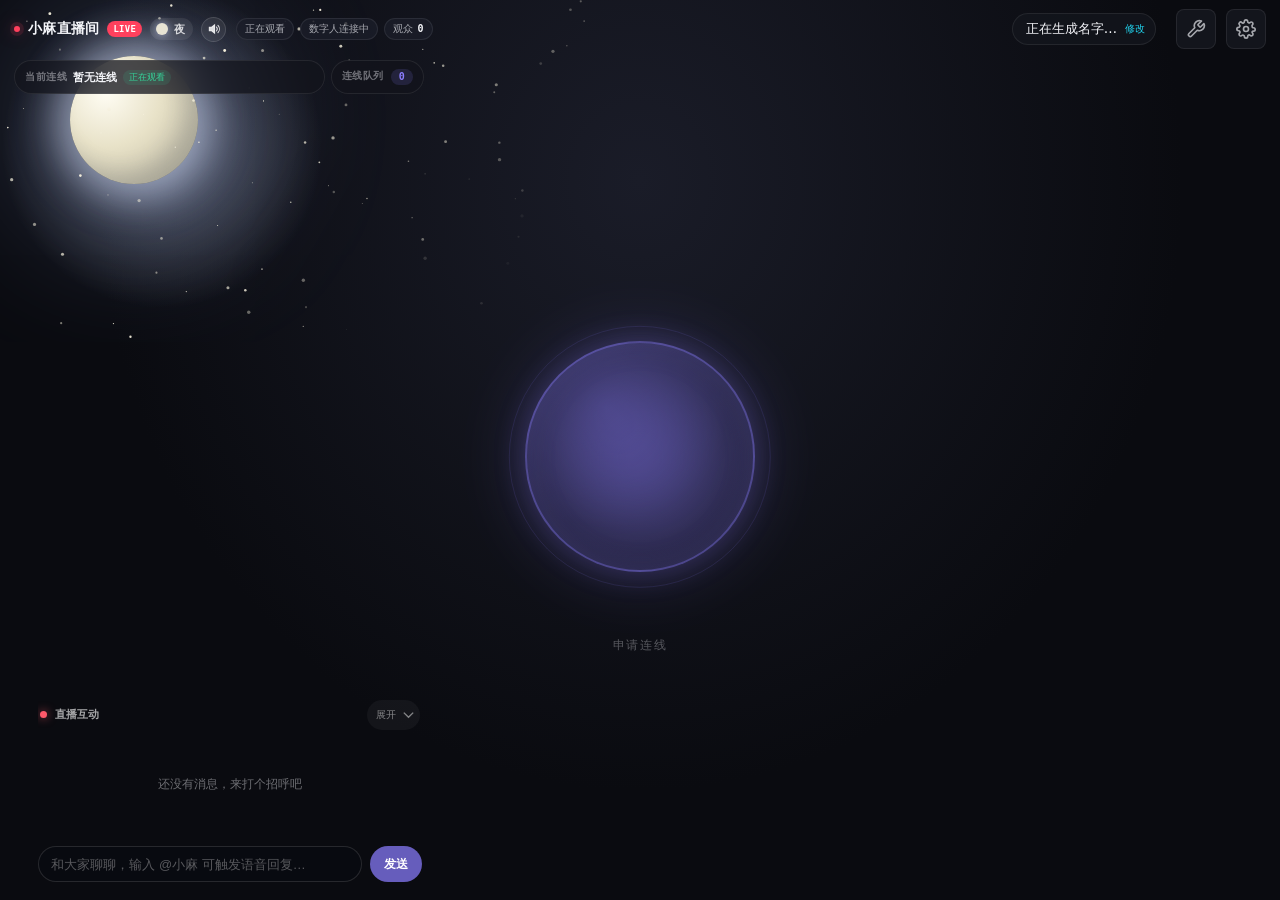
==== commit ef55ae0a: "Paint the live room with a CSS sky and full-screen rain on glass. Co-authored-by: Cursor <cursoragen" ====
--- a/apps/web/index.html
+++ b/apps/web/index.html
@@ -5,7 +5,7 @@
     <meta name="viewport" content="width=device-width, initial-scale=1.0, viewport-fit=cover" />
     <title>小麻直播间</title>
     <link rel="icon" href="data:image/svg+xml,<svg xmlns='http://www.w3.org/2000/svg' viewBox='0 0 32 32'><circle cx='16' cy='16' r='14' fill='%2378d99a'/><circle cx='11' cy='14' r='2' fill='%230b0d12'/><circle cx='21' cy='14' r='2' fill='%230b0d12'/><path d='M10 21c4 3 8 3 12 0' fill='none' stroke='%230b0d12' stroke-width='2' stroke-linecap='round'/></svg>" />
-    <link rel="stylesheet" href="style.css?v=20260828a" />
+    <link rel="stylesheet" href="style.css?v=20260901g" />
   </head>
   <!--
     `booting` disables transitions/animations until the first paint commits.
@@ -13,12 +13,35 @@
     because `state-idle` and the generic `.ind` defaults differ. The
     bootstrap script at the end of main.js strips the class after one rAF.
   -->
-  <body class="booting">
+  <body class="booting" data-room-scene="sun" data-room-mode="auto">
+    <div id="room-sky" aria-hidden="true">
+      <div class="room-sky-mask">
+        <div class="room-sun">
+          <span class="room-sun-rays"></span>
+          <span class="room-sun-core"></span>
+          <span class="room-sun-beam b1"></span>
+          <span class="room-sun-beam b2"></span>
+          <span class="room-sun-beam b3"></span>
+        </div>
+        <div class="room-moon">
+          <span class="room-moon-glow"></span>
+          <span class="room-moon-core"></span>
+        </div>
+        <canvas id="room-stars"></canvas>
+        <div class="room-rainbow"></div>
+        <div class="room-overcast"></div>
+      </div>
+    </div>
+    <canvas id="room-glass" aria-hidden="true"></canvas>
     <div id="app">
       <header class="topbar">
         <div class="room-heading">
           <div class="room-title">
             <span class="room-live-dot"></span><strong>小麻直播间</strong><span class="room-live-label">LIVE</span>
+            <span id="room-weather-badge" class="room-weather-badge" data-scene="sun" title="直播间天气">
+              <i class="wx-icon" aria-hidden="true"></i>
+              <b id="room-weather-badge-label">晴</b>
+            </span>
             <button id="background-music-toggle" class="background-music-toggle" type="button" aria-pressed="true" aria-label="关闭背景音乐" title="关闭我的背景音乐">
               <svg class="music-on" viewBox="0 0 24 24" aria-hidden="true"><path d="M4 9v6h4l5 4V5L8 9H4z"/><path d="M16 8.5a5 5 0 0 1 0 7M18.8 5.8a9 9 0 0 1 0 12.4" fill="none"/></svg>
               <svg class="music-off" viewBox="0 0 24 24" aria-hidden="true"><path d="M4 9v6h4l5 4V5L8 9H4z"/><path d="m16 9 5 5m0-5-5 5" fill="none"/></svg>
@@ -277,6 +300,28 @@
               <small>拖动时即时预览，停止调整后自动保存并同步给所有观众。</small>
             </div>
 
+            <div class="field room-weather-setting">
+              <span>直播间天气</span>
+              <div class="room-weather-options" role="radiogroup" aria-label="直播间天气">
+                <button type="button" role="radio" aria-checked="false" data-room-mode="auto">
+                  <strong>自动</strong><small>跟天气和钟点</small>
+                </button>
+                <button type="button" role="radio" aria-checked="false" data-room-mode="sun">
+                  <strong>晴天</strong><small>太阳和暖光</small>
+                </button>
+                <button type="button" role="radio" aria-checked="false" data-room-mode="rain">
+                  <strong>下雨</strong><small>满屏雨和雨珠</small>
+                </button>
+                <button type="button" role="radio" aria-checked="false" data-room-mode="night">
+                  <strong>夜里</strong><small>月亮和繁星</small>
+                </button>
+                <button type="button" role="radio" aria-checked="false" data-room-mode="rainbow">
+                  <strong>彩虹</strong><small>雨过天晴</small>
+                </button>
+              </div>
+              <small id="room-weather-status">全体观众同步；下雨会铺到人像前面的玻璃上。</small>
+            </div>
+
             <div class="field avatar-transport-setting">
               <span>数字人播放模式</span>
               <div class="avatar-transport-options" role="radiogroup" aria-label="数字人播放模式">
@@ -310,7 +355,7 @@
                   <button id="voice-manager-open" type="button" class="btn">音色管理</button>
                 </div>
               </div>
-              <small id="voice-hint">Qwen3-TTS 使用当前角色绑定的参考音频和准确文本克隆音色。</small>
+              <small id="voice-hint">当前 TTS（Fish S2 或共享 VoxCPM）使用角色绑定的参考音频和准确文本克隆音色。</small>
             </div>
 
             <label class="field">
@@ -409,7 +454,7 @@
                 <label class="motion-control"><span>连续眨眼概率 <output data-motion-output="idle_blink_double_probability"></output></span><input type="range" min="0" max="0.35" step="0.01" data-motion="idle_blink_double_probability" /></label>
               </div>
               <div class="motion-subhead"><span>随机可爱微表演</span><label class="switch"><input type="checkbox" data-motion="idle_expression_enabled" aria-label="启用待机随机表情" /><span class="switch-track" aria-hidden="true"></span></label></div>
-              <p class="motion-intro">安静时随机组合思考、嘟嘴、鼓腮、眨眼、得意和轻笑；每组会在脸上多停一会儿。用户或数字人一开口就柔和退出，不抢占对话表情。</p>
+              <p class="motion-intro">安静时随机组合思考、嘟嘴、鼓腮、浅笑、好奇、斜眼、咬唇、犯困、心疼和轻笑；咬唇和鼓腮只在不说话时出现。用户或数字人一开口就柔和退出，不抢占对话表情。</p>
               <div class="motion-grid">
                 <label class="motion-control"><span>最短出现间隔 <output data-motion-output="idle_expression_min_seconds"></output></span><input type="range" min="3" max="60" step="1" data-motion="idle_expression_min_seconds" /><small>从上一组表演结束后开始计算。</small></label>
                 <label class="motion-control"><span>最长出现间隔 <output data-motion-output="idle_expression_max_seconds"></output></span><input type="range" min="5" max="90" step="1" data-motion="idle_expression_max_seconds" /><small>实际时间使用非均匀随机分布，不会像定时器。</small></label>
@@ -493,7 +538,7 @@
           <div class="tool-row" id="tool-web-row">
             <div class="tool-info">
               <span class="tool-name">Web search</span>
-              <span class="tool-desc">Look things up on Google, via Serper.</span>
+              <span class="tool-desc">旧版浏览器内 Serper 搜索；陪伴模式下不使用。</span>
             </div>
             <label class="switch">
               <input id="tool-web" type="checkbox" />
@@ -537,6 +582,7 @@
     <script src="/vendor/mpegts.min.js"></script>
     <script src="/avatar-sync.js?v=20260828a"></script>
     <script type="module" src="room.js?v=20260825d"></script>
-    <script type="module" src="main.js?v=20260901a"></script>
+    <script type="module" src="room-decor.js?v=20260901g"></script>
+    <script type="module" src="main.js?v=20260901f"></script>
   </body>
 </html>
--- a/apps/web/style.css
+++ b/apps/web/style.css
@@ -3104,6 +3104,88 @@
 .avatar-transport-options strong { font-size: 13px; }
 .avatar-transport-options small { color: var(--text-dim); line-height: 1.35; }
 .avatar-transport-status { color: var(--accent); }
+
+.room-weather-options {
+  display: grid;
+  grid-template-columns: repeat(2, minmax(0, 1fr));
+  gap: 8px;
+}
+
+.room-weather-options button {
+  display: flex;
+  min-width: 0;
+  flex-direction: column;
+  align-items: flex-start;
+  gap: 4px;
+  padding: 11px 12px;
+  border: 1px solid var(--border);
+  border-radius: 10px;
+  background: rgba(8, 10, 16, 0.42);
+  color: var(--text);
+  text-align: left;
+  cursor: pointer;
+  transition: border-color 0.16s ease, background 0.16s ease, box-shadow 0.16s ease;
+}
+
+.room-weather-options button:hover {
+  border-color: color-mix(in srgb, var(--accent) 65%, var(--border));
+}
+
+.room-weather-options button.active,
+.room-weather-options button[aria-checked="true"] {
+  border-color: var(--accent);
+  background: color-mix(in srgb, var(--accent) 14%, rgba(8, 10, 16, 0.56));
+  box-shadow: 0 0 0 1px color-mix(in srgb, var(--accent) 50%, transparent);
+}
+
+.room-weather-options strong { font-size: 13px; }
+.room-weather-options small { color: var(--text-dim); line-height: 1.35; }
+#room-weather-status { color: var(--text-dim); }
+
+.room-weather-badge {
+  display: inline-flex;
+  align-items: center;
+  flex: none;
+  gap: 6px;
+  min-height: 22px;
+  padding: 0 8px 0 6px;
+  border-radius: 999px;
+  background: rgba(255, 255, 255, 0.08);
+  color: rgba(255, 255, 255, 0.78);
+  font-size: 11px;
+}
+
+.room-weather-badge .wx-icon {
+  width: 12px;
+  height: 12px;
+  border-radius: 50%;
+  background: #f4c56d;
+  box-shadow: 0 0 8px rgba(244, 197, 109, 0.7);
+}
+
+.room-weather-badge[data-scene="night"] .wx-icon {
+  background: #e8e4d4;
+  box-shadow: 0 0 8px rgba(210, 220, 255, 0.7);
+}
+
+.room-weather-badge[data-scene="rain"] .wx-icon {
+  border-radius: 0 60% 60% 60%;
+  background: #8ec5e8;
+  transform: rotate(35deg);
+  box-shadow: none;
+}
+
+.room-weather-badge[data-scene="rainbow"] .wx-icon {
+  background: conic-gradient(#ff6b6b, #ffd93d, #6bcb77, #4d96ff, #ff6b6b);
+  box-shadow: none;
+}
+
+.room-weather-badge[data-scene="overcast"] .wx-icon {
+  background: #9aa6b2;
+  box-shadow: none;
+}
+
+.room-weather-badge b { font-weight: 650; }
 
 @media (max-width: 430px) {
   .avatar-transport-options { grid-template-columns: 1fr; }
@@ -4025,3 +4107,174 @@
     max-height: min(70dvh, 440px);
   }
 }
+
+/* Weather sky sits above #av-layer and fades before the face.
+   Glass rain sits above the person, below chat/topbar. */
+#room-sky {
+  position: fixed;
+  inset: 0;
+  z-index: 1;
+  pointer-events: none;
+  overflow: hidden;
+}
+
+.room-sky-mask {
+  position: absolute;
+  top: 0;
+  left: 0;
+  width: min(46vw, 720px);
+  height: min(38vh, 360px);
+  overflow: hidden;
+  -webkit-mask-image: linear-gradient(120deg, #000 0%, #000 48%, transparent 88%);
+  mask-image: linear-gradient(120deg, #000 0%, #000 48%, transparent 88%);
+}
+
+#room-stars {
+  position: absolute;
+  inset: 0;
+  width: 100%;
+  height: 100%;
+  opacity: 0;
+}
+
+.room-sun,
+.room-moon,
+.room-rainbow,
+.room-overcast {
+  position: absolute;
+  opacity: 0;
+  transition: opacity 0.8s ease;
+}
+
+body[data-room-scene="sun"] .room-sun { opacity: 1; }
+body[data-room-scene="night"] .room-moon,
+body[data-room-scene="night"] #room-stars { opacity: 1; }
+body[data-room-scene="rainbow"] .room-rainbow { opacity: 1; }
+body[data-room-scene="overcast"] .room-overcast { opacity: 1; }
+body[data-room-scene="rain"] .room-overcast { opacity: 0.55; }
+
+.room-sun {
+  top: 18px;
+  left: 28px;
+  width: 160px;
+  height: 160px;
+}
+
+.room-sun-core {
+  position: absolute;
+  top: 38px;
+  left: 38px;
+  width: 64px;
+  height: 64px;
+  border-radius: 50%;
+  background: radial-gradient(circle at 35% 32%, #fff6c4, #ffcf5a 46%, #f59e0b 78%);
+  box-shadow: 0 0 28px 10px rgba(255, 196, 80, 0.55), 0 0 90px 36px rgba(255, 170, 40, 0.22);
+}
+
+.room-sun-rays {
+  position: absolute;
+  inset: 0;
+  border-radius: 50%;
+  background: conic-gradient(from 0deg, rgba(255, 210, 90, 0.0) 0 12deg, rgba(255, 210, 90, 0.38) 14deg, transparent 20deg, transparent 32deg, rgba(255, 220, 120, 0.32) 34deg, transparent 42deg);
+  animation: room-sun-spin 28s linear infinite;
+}
+
+.room-sun-beam {
+  position: absolute;
+  top: 62px;
+  left: 68px;
+  width: 220px;
+  height: 28px;
+  transform-origin: 0 50%;
+  background: linear-gradient(90deg, rgba(255, 210, 120, 0.28), transparent 80%);
+  filter: blur(8px);
+}
+
+.room-sun-beam.b1 { transform: rotate(18deg); }
+.room-sun-beam.b2 { transform: rotate(38deg); width: 260px; opacity: 0.7; }
+.room-sun-beam.b3 { transform: rotate(58deg); width: 180px; opacity: 0.5; }
+
+@keyframes room-sun-spin {
+  to { transform: rotate(360deg); }
+}
+
+.room-moon {
+  top: 8px;
+  left: 22px;
+  width: 280px;
+  height: 280px;
+}
+
+.room-moon-glow {
+  position: absolute;
+  inset: -28px;
+  border-radius: 50%;
+  background: radial-gradient(circle, rgba(210, 224, 255, 0.4), transparent 68%);
+}
+
+.room-moon-core {
+  position: absolute;
+  top: 48px;
+  left: 48px;
+  width: 128px;
+  height: 128px;
+  border-radius: 50%;
+  background:
+    radial-gradient(circle at 28% 28%, #fffdf4, #e8e2c8 42%, #c8c2aa 78%),
+    radial-gradient(circle at 68% 62%, rgba(90, 90, 80, 0.18) 0 8px, transparent 10px),
+    radial-gradient(circle at 42% 70%, rgba(90, 90, 80, 0.14) 0 6px, transparent 8px);
+  box-shadow:
+    0 0 36px 14px rgba(220, 230, 255, 0.5),
+    0 0 140px 64px rgba(160, 184, 255, 0.2),
+    inset -14px -12px 20px rgba(40, 50, 70, 0.18);
+}
+
+.room-rainbow {
+  left: 4%;
+  top: -8%;
+  width: 92%;
+  height: 160%;
+  border-radius: 50%;
+  background: transparent;
+  box-shadow:
+    0 0 0 10px rgba(255, 90, 90, 0.22),
+    0 0 0 18px rgba(255, 176, 70, 0.2),
+    0 0 0 26px rgba(255, 230, 90, 0.16),
+    0 0 0 34px rgba(110, 210, 120, 0.14),
+    0 0 0 42px rgba(90, 170, 255, 0.12),
+    0 0 0 50px rgba(150, 110, 230, 0.1);
+  -webkit-mask-image: linear-gradient(180deg, #000 0%, #000 42%, transparent 58%);
+  mask-image: linear-gradient(180deg, #000 0%, #000 42%, transparent 58%);
+  transform: rotate(-18deg);
+}
+
+.room-overcast {
+  inset: 0;
+  background: linear-gradient(180deg, rgba(80, 96, 114, 0.28), transparent 70%);
+}
+
+#room-glass {
+  position: fixed;
+  inset: 0;
+  z-index: 50;
+  width: 100%;
+  height: 100%;
+  pointer-events: none;
+}
+
+@media (max-width: 900px) {
+  .room-sky-mask {
+    width: 100%;
+    height: 120px;
+    top: 64px;
+    -webkit-mask-image: linear-gradient(180deg, #000 0%, #000 46%, transparent 100%);
+    mask-image: linear-gradient(180deg, #000 0%, #000 46%, transparent 100%);
+  }
+  .room-sun { transform: scale(0.72); transform-origin: top left; }
+  .room-moon { transform: scale(0.82); transform-origin: top left; }
+  .room-weather-options { grid-template-columns: 1fr; }
+}
+
+@media (prefers-reduced-motion: reduce) {
+  .room-sun-rays { animation: none; }
+}
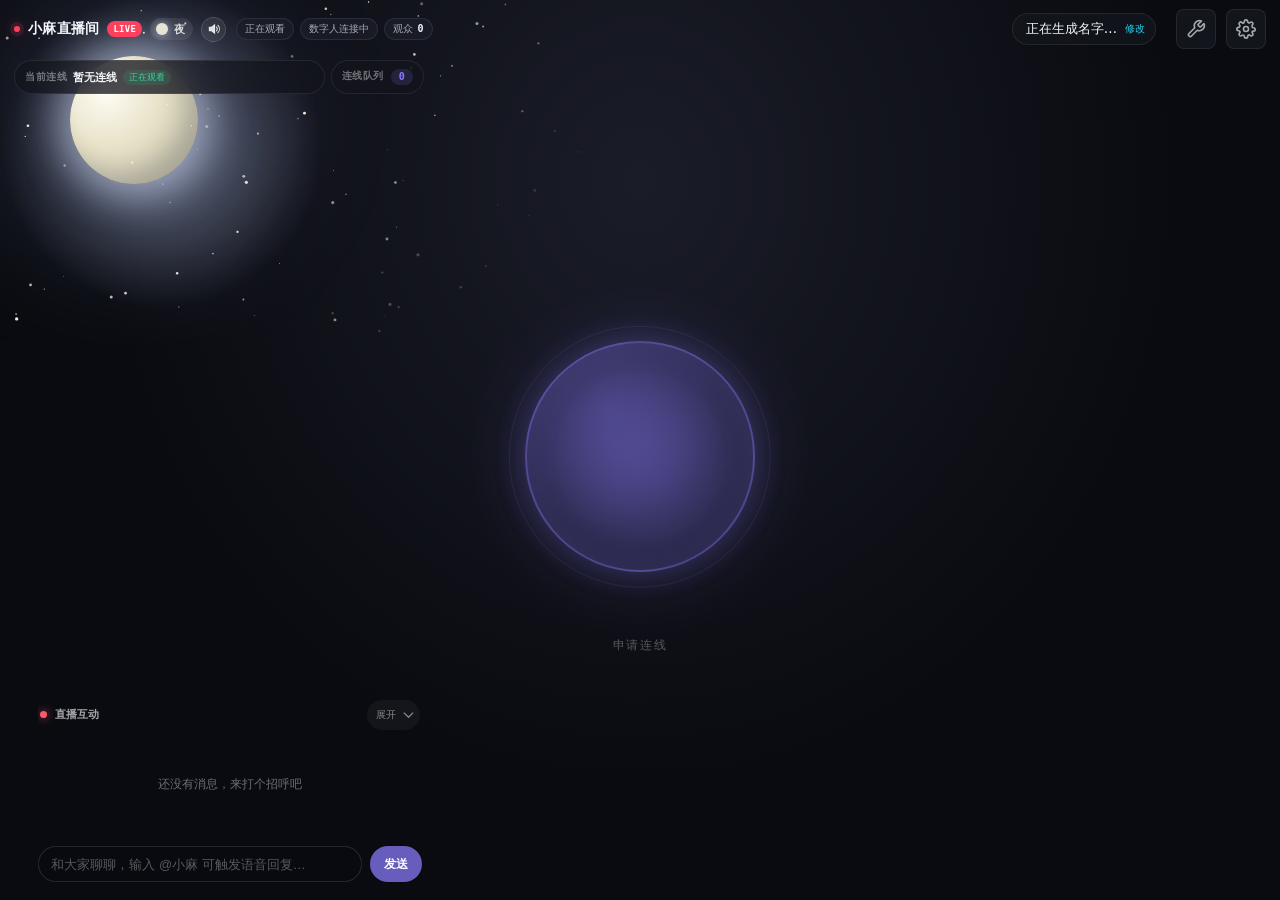
==== commit 6a3922ba: "Follow the server dialogue-tools flag on the live page. Co-authored-by: Cursor <cursoragent@cursor.c" ====
--- a/apps/web/index.html
+++ b/apps/web/index.html
@@ -583,6 +583,6 @@
     <script src="/avatar-sync.js?v=20260828a"></script>
     <script type="module" src="room.js?v=20260825d"></script>
     <script type="module" src="room-decor.js?v=20260901g"></script>
-    <script type="module" src="main.js?v=20260901f"></script>
+    <script type="module" src="main.js?v=20260902a"></script>
   </body>
 </html>
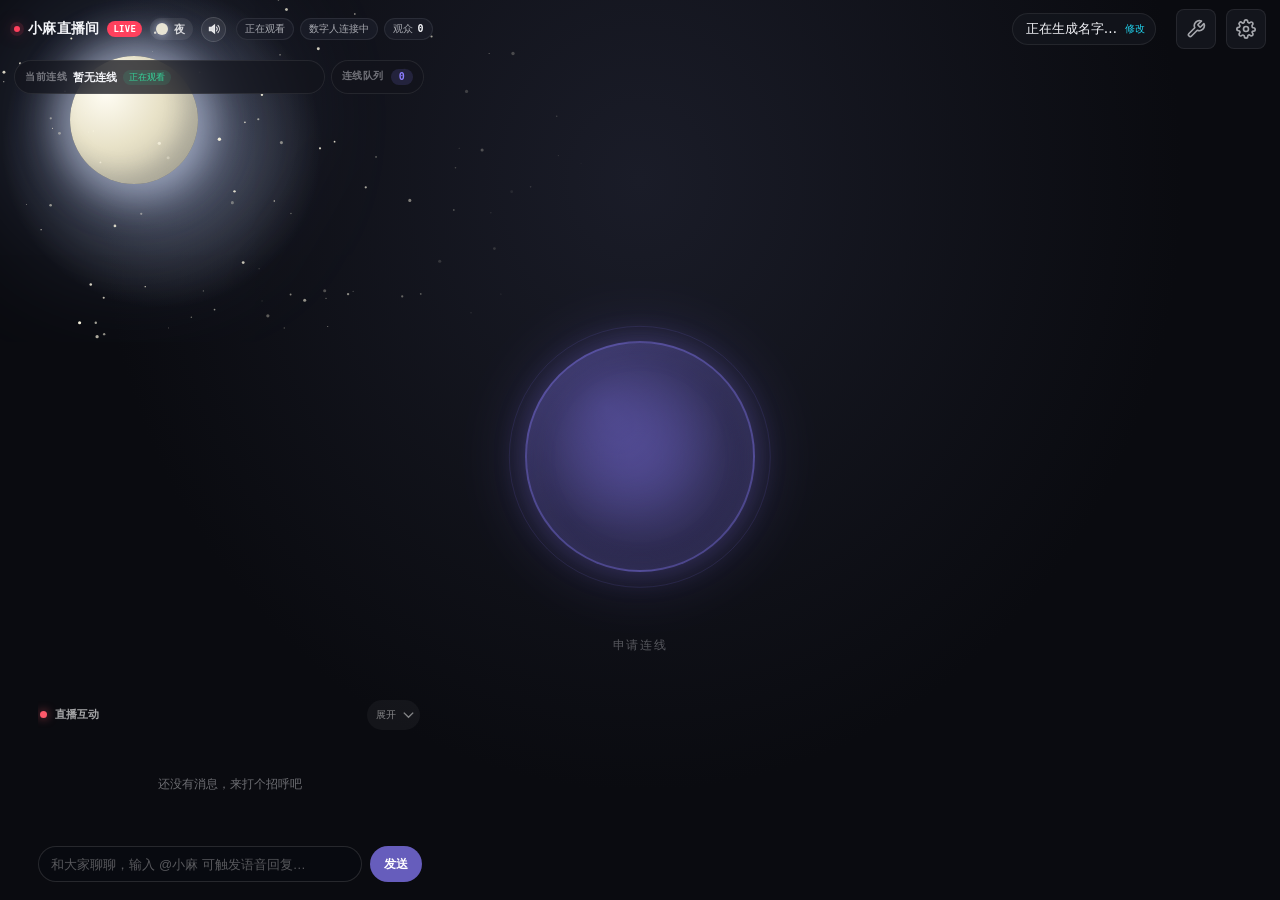
==== commit a785ba2f: "Point the admin UI and docs at IndexTTS-2.5. Co-authored-by: Cursor <cursoragent@cursor.com>" ====
--- a/apps/web/index.html
+++ b/apps/web/index.html
@@ -355,7 +355,7 @@
                   <button id="voice-manager-open" type="button" class="btn">音色管理</button>
                 </div>
               </div>
-              <small id="voice-hint">当前 TTS（Fish S2 或共享 VoxCPM）使用角色绑定的参考音频和准确文本克隆音色。</small>
+              <small id="voice-hint">当前 TTS（IndexTTS-2.5）使用角色绑定的参考音频克隆音色，并用隐藏情绪标签控制语气。</small>
             </div>
 
             <label class="field">
